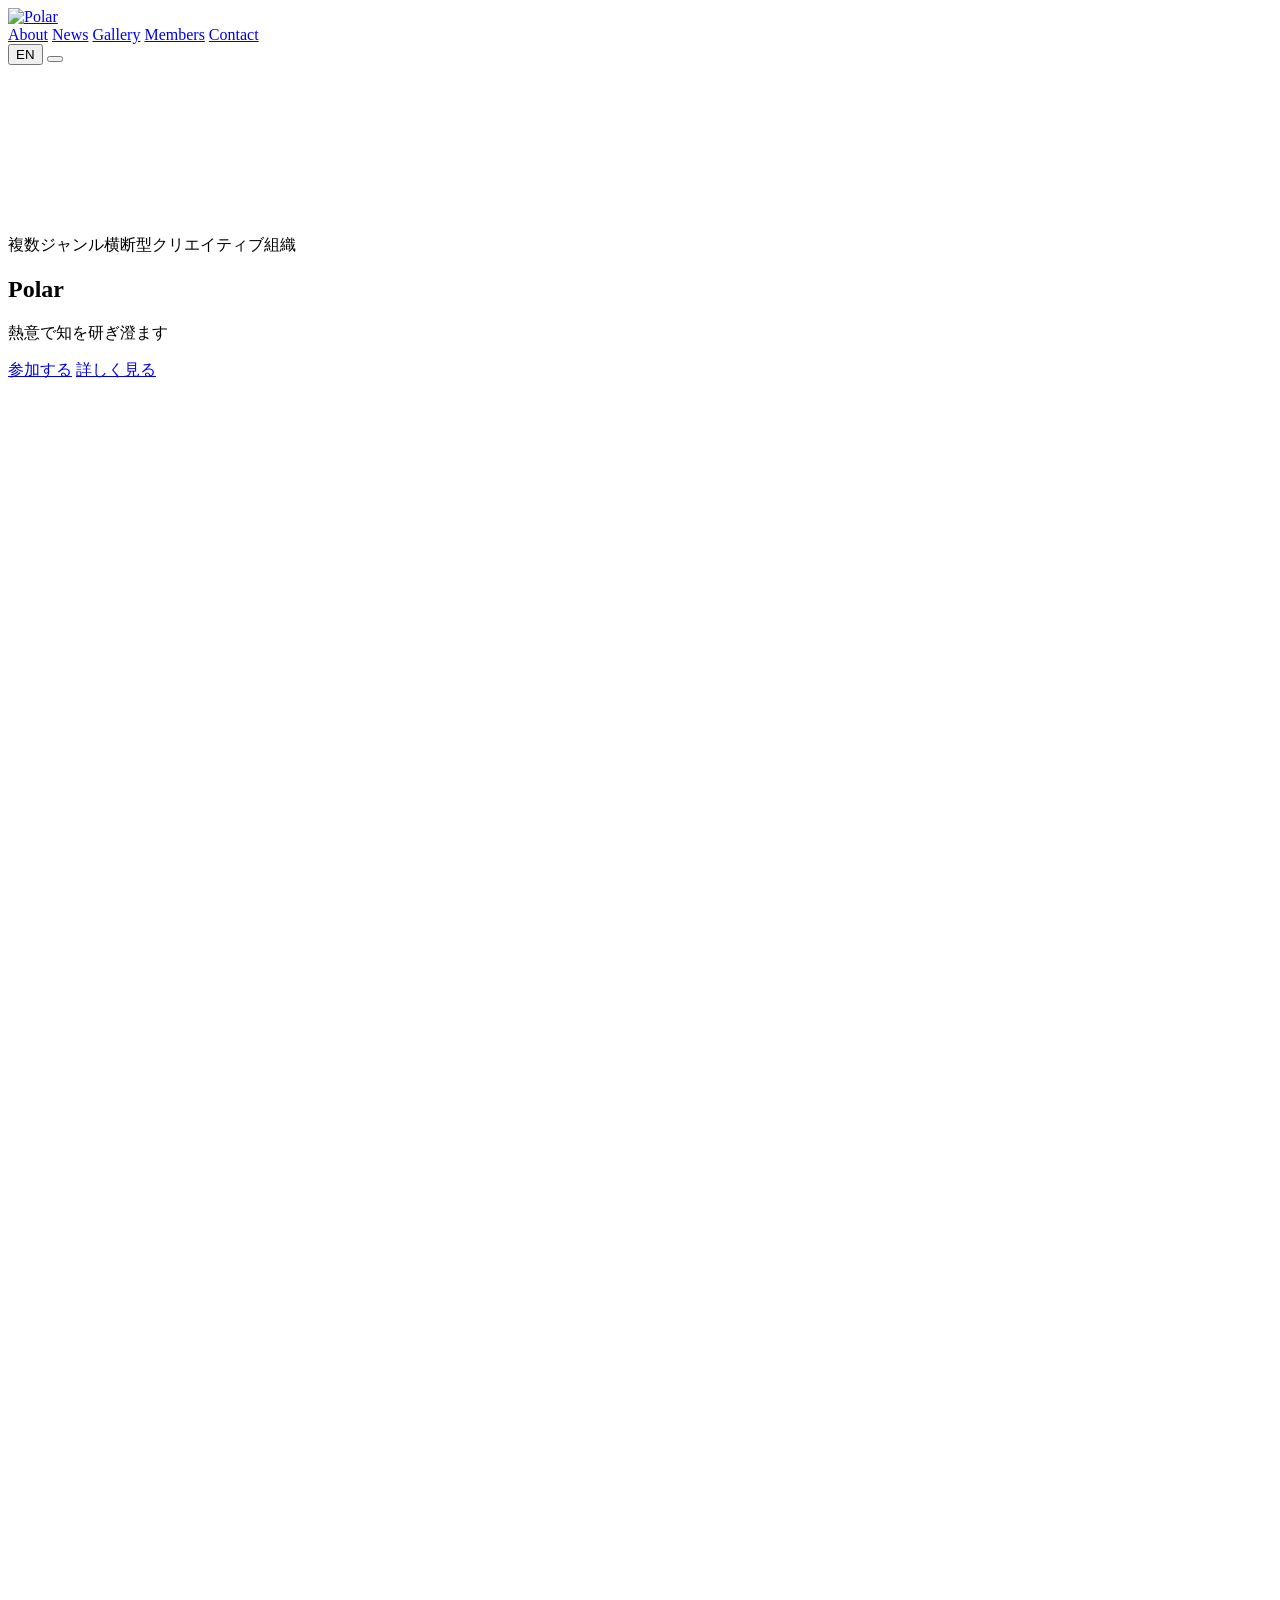
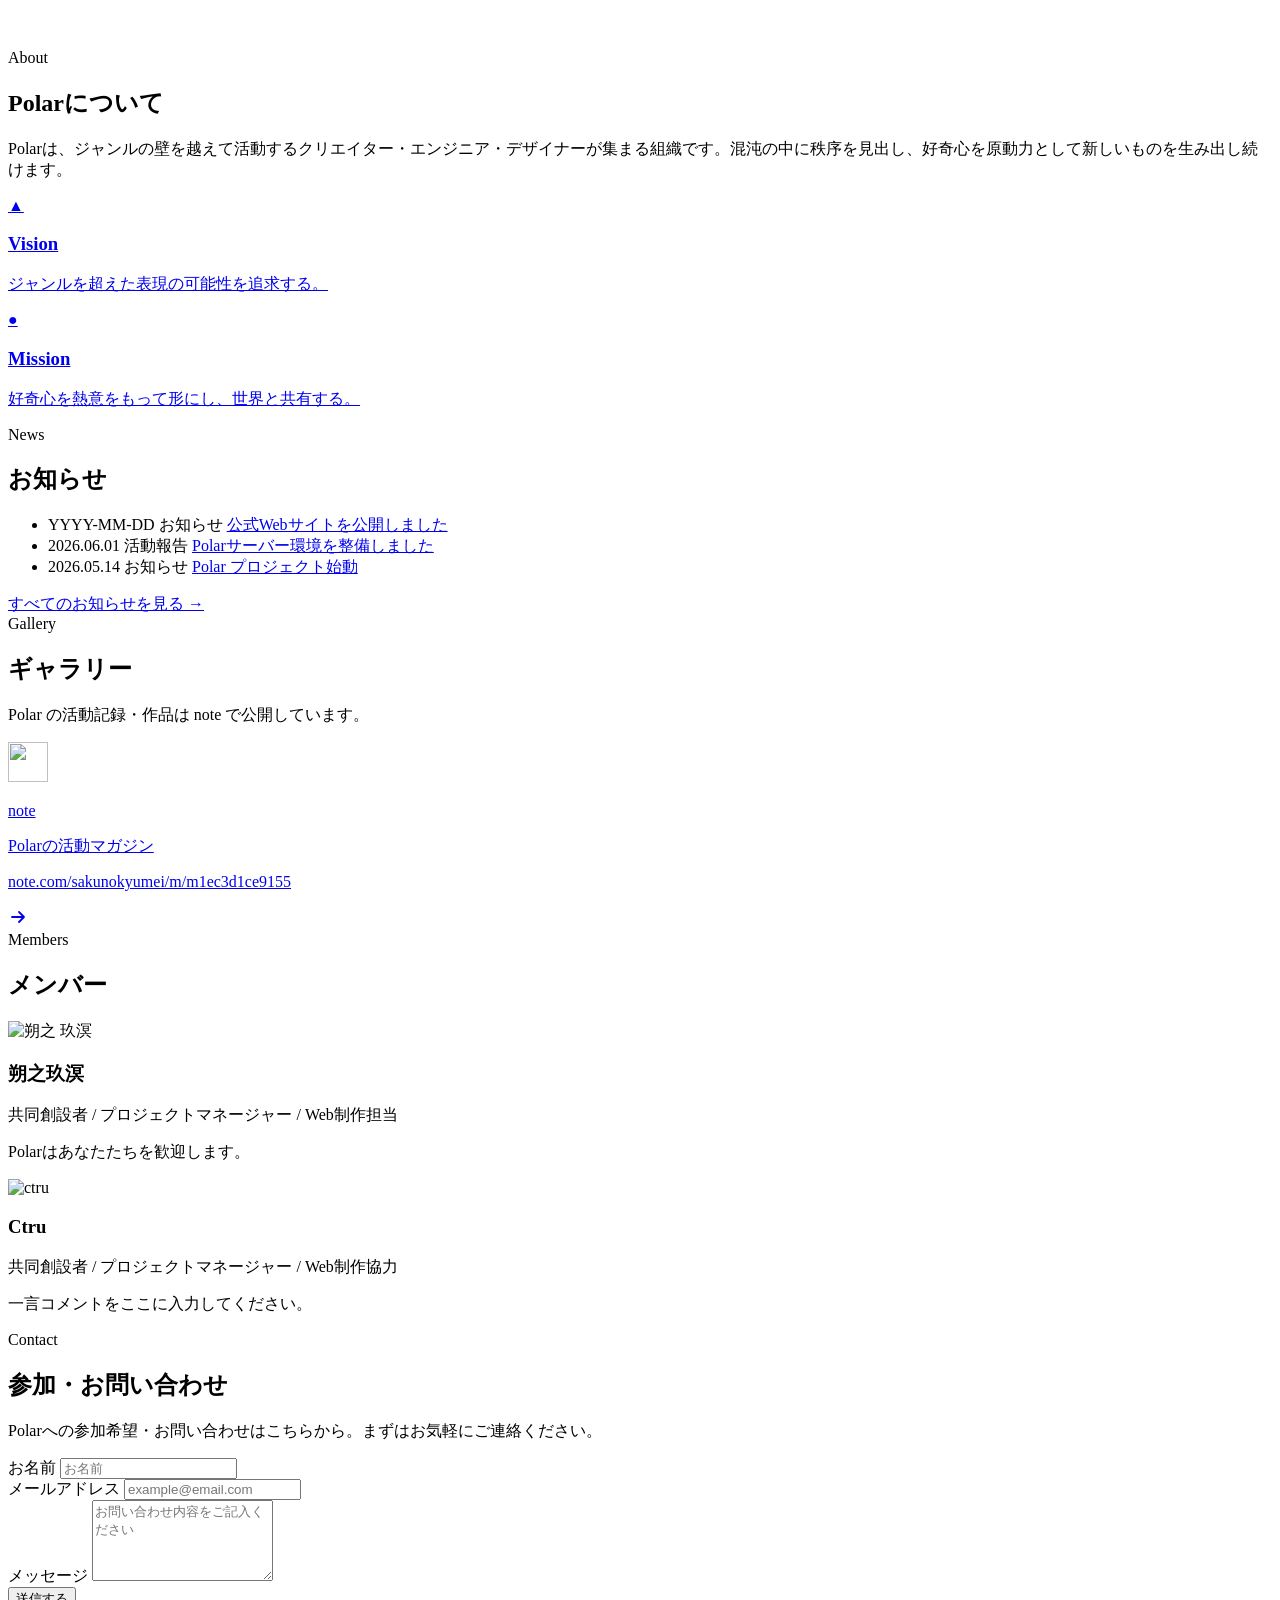
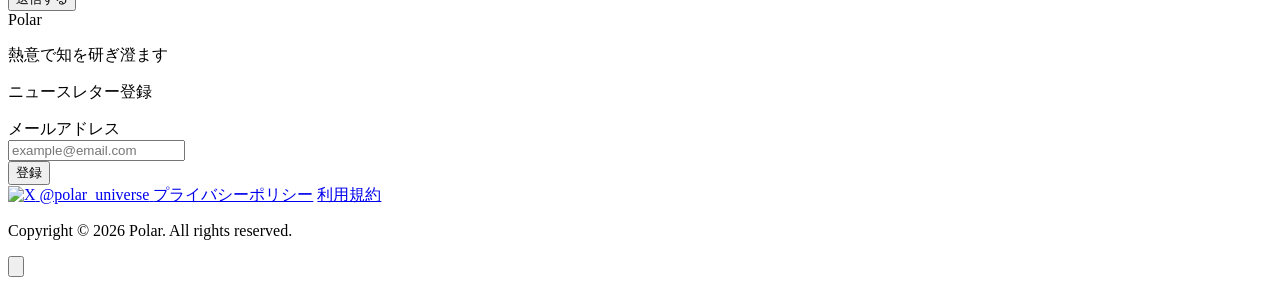
==== index.html @ 8e347b6c "update:titleの日英切替に対応" ====
<!DOCTYPE html>
<html lang="ja"
      data-title-ja="Polar"
      data-title-en="Polar">
<head>
  <meta charset="UTF-8" />
  <meta name="viewport" content="width=device-width, initial-scale=1.0" />
  <title data-ja="Polar" data-en="Polar">Polar</title>

  <!-- Security -->
  <meta http-equiv="Content-Security-Policy"
    content="default-src 'self';
             script-src 'self';
             style-src 'self' https://fonts.googleapis.com;
             font-src https://fonts.gstatic.com;
             img-src 'self' data: https:;
             form-action https://ssgform.com;
             connect-src 'self';
             frame-ancestors 'none';" />
  <meta name="referrer" content="strict-origin-when-cross-origin" />
  <meta name="description" content="熱意で知を研ぎ澄ます。複数ジャンル横断型クリエイティブ組織 Polar の公式サイトです。" />

  <!-- OG / Twitter Card -->
  <meta property="og:type"        content="website" />
  <meta property="og:title"       content="Polar" />
  <meta property="og:description" content="熱意で知を研ぎ澄ます。複数ジャンル横断型クリエイティブ組織 Polar の公式サイトです。" />
  <!-- ================================================================
       TODO: GitHub Pages 公開前に必ず差し替えてください
       og:url   → https://[ユーザー名].github.io/Polar/
       og:image → https://[ユーザー名].github.io/Polar/images/og-image.png
       Twitter Card の image も同様
       ================================================================ -->
  <meta property="og:url"         content="https://[ユーザー名].github.io/Polar/" />
  <meta property="og:image"       content="https://[ユーザー名].github.io/Polar/images/og-image.png" />
  <meta property="og:locale"      content="ja_JP" />
  <meta name="twitter:card"       content="summary_large_image" />
  <meta name="twitter:title"      content="Polar" />
  <meta name="twitter:description" content="熱意で知を研ぎ澄ます。複数ジャンル横断型クリエイティブ組織 Polar の公式サイトです。" />
  <meta name="twitter:image"      content="https://[ユーザー名].github.io/Polar/images/og-image.png" />

  <!-- Favicon -->
  <link rel="icon" href="Polar_favicon.png" type="image/svg+xml" />
  <link rel="alternate icon" href="Polar_favicon.png" type="image/png" />
  <link rel="apple-touch-icon" href="apple-touch-icon.png" />

  <link rel="preconnect" href="https://fonts.googleapis.com" />
  <link rel="preconnect" href="https://fonts.gstatic.com" crossorigin />
  <link href="https://fonts.googleapis.com/css2?family=Noto+Sans+JP:wght@400;500;700&display=swap" rel="stylesheet" />
  <link rel="stylesheet" href="css/style.css" />
</head>
<body>

  <!-- ===== NAV ===== -->
  <header id="nav">
    <div class="nav-inner">
      <a href="#hero" class="logo"><img src="images/Polar_logo.png" alt="Polar"></a>
      <nav class="nav-links" id="navLinks" aria-label="メインナビゲーション">
        <a href="#about"   data-ja="About"   data-en="About">About</a>
        <a href="#news"    data-ja="News"    data-en="News">News</a>
        <a href="#gallery" data-ja="Gallery" data-en="Gallery">Gallery</a>
        <a href="#members" data-ja="Members" data-en="Members">Members</a>
        <a href="#contact" data-ja="Contact" data-en="Contact">Contact</a>
      </nav>
      <div class="nav-right">
        <button class="lang-btn" id="langBtn" aria-label="Switch to English">EN</button>
        <button class="hamburger" id="hamburger" aria-label="メニューを開く" aria-expanded="false">
          <span></span><span></span><span></span>
        </button>
      </div>
    </div>
  </header>

  <!-- ===== HERO ===== -->
  <section id="hero">
    <canvas id="heroCanvas" aria-hidden="true"></canvas>
    <div class="hero-inner">
      <p class="hero-eyebrow" data-ja="複数ジャンル横断型クリエイティブ組織" data-en="Cross-genre creative organization">複数ジャンル横断型クリエイティブ組織</p>
      <h1 class="hero-title">Polar</h1>
      <p class="hero-sub" data-ja="熱意で知を研ぎ澄ます" data-en="Curiosity, shaped by passion.">熱意で知を研ぎ澄ます</p>
      <div class="hero-cta">
        <a href="#contact" class="btn btn-primary" data-ja="参加する" data-en="Join us">参加する</a>
        <a href="#about"   class="btn btn-outline" data-ja="詳しく見る" data-en="Learn more">詳しく見る</a>
      </div>
    </div>
    <!-- スクロールダウン誘導 -->
    <div class="hero-scroll-hint" aria-hidden="true">
      <svg viewBox="0 0 24 24" fill="none" stroke-width="1.5" stroke-linecap="round" stroke-linejoin="round">
        <path d="M12 5v14M5 12l7 7 7-7"/>
      </svg>
    </div>
  </section>

  <!-- ===== ABOUT ===== -->
  <section id="about">
    <div class="container">
      <span class="section-label">About</span>
      <h2 class="section-title" data-ja="Polarについて" data-en="About Polar">Polarについて</h2>
      <div class="about-grid">
        <div class="about-text">
          <p data-ja="Polarは、ジャンルの壁を越えて活動するクリエイター・エンジニア・デザイナーが集まる組織です。混沌の中に秩序を見出し、好奇心を原動力として新しいものを生み出し続けます。" data-en="Polar is an organization of creators, engineers, and designers who work across the boundaries of genre. We find order in chaos and keep making new things, driven by curiosity.">Polarは、ジャンルの壁を越えて活動するクリエイター・エンジニア・デザイナーが集まる組織です。混沌の中に秩序を見出し、好奇心を原動力として新しいものを生み出し続けます。</p>
        </div>
        <div class="about-cards">
          <div class="about-card">
            <a href="vision_mission.html" class="about-card-link">
              <span class="about-card-icon">&#9650;</span>
              <h3 data-ja="Vision" data-en="Vision">Vision</h3>
              <p data-ja="ジャンルを超えた表現の可能性を追求する。" data-en="Pursue possibilities of expression beyond genre.">ジャンルを超えた表現の可能性を追求する。</p>
            </a>
          </div>
          <div class="about-card">
            <a href="vision_mission.html" class="about-card-link">
              <span class="about-card-icon">&#9679;</span>
              <h3 data-ja="Mission" data-en="Mission">Mission</h3>
              <p data-ja="好奇心を熱意をもって形にし、世界と共有する。" data-en="Shape curiosity into reality with passion and share it with the world.">好奇心を熱意をもって形にし、世界と共有する。</p>
            </a>
          </div>
        </div>
      </div>
    </div>
  </section>

  <!-- ===== NEWS ===== -->
  <section id="news" class="section-alt">
    <div class="container">
      <span class="section-label">News</span>
      <h2 class="section-title" data-ja="お知らせ" data-en="News">お知らせ</h2>
      <ul class="news-list">
        <li class="news-item">
          <time class="news-date" datetime="YYYY-MM-DD">YYYY-MM-DD</time>
          <span class="news-tag" data-ja="お知らせ" data-en="Notice">お知らせ</span>
          <a class="news-title" href="news/news_webpage.html" data-ja="公式Webサイトを公開しました" data-en="We have launched our official website.">公式Webサイトを公開しました</a>
        </li>
        <li class="news-item">
          <time class="news-date" datetime="2026-06-01">2026.06.01</time>
          <span class="news-tag" data-ja="活動報告" data-en="Report">活動報告</span>
          <a class="news-title" href="news/2026-06-01.html" data-ja="Polarサーバー環境を整備しました" data-en="Polar server environment has been set up">Polarサーバー環境を整備しました</a>
        </li>
        <li class="news-item">
          <time class="news-date" datetime="2026-05-14">2026.05.14</time>
          <span class="news-tag" data-ja="お知らせ" data-en="Notice">お知らせ</span>
          <a class="news-title" href="news/2026-05-14.html" data-ja="Polar プロジェクト始動" data-en="Polar project launched">Polar プロジェクト始動</a>
        </li>
      </ul>
      <div class="news-footer">
        <a href="news.html" class="news-all-link" data-ja="すべてのお知らせを見る →" data-en="View all news →">すべてのお知らせを見る →</a>
      </div>
    </div>
  </section>

  <!-- ===== GALLERY ===== -->
  <section id="gallery">
    <div class="container">
      <span class="section-label">Gallery</span>
      <h2 class="section-title" data-ja="ギャラリー" data-en="Gallery">ギャラリー</h2>
      <p class="gallery-desc" data-ja="Polar の活動記録・作品は note で公開しています。" data-en="Our works and activity logs are published on note.">Polar の活動記録・作品は note で公開しています。</p>
      <a class="note-card"
         href="https://note.com/sakunokyumei/m/m1ec3d1ce9155"
         target="_blank" rel="noopener noreferrer"
         aria-label="note でPolarの活動を見る（外部リンク）">
        <div class="note-card-icon" aria-hidden="true">
          <img src="images/icon.png" alt="" width="40" height="40" style="border-radius:8px;display:block;" />
        </div>
        <div class="note-card-body">
          <p class="note-card-label">note</p>
          <p class="note-card-title" data-ja="Polarの活動マガジン" data-en="Polar Activity Magazine">Polarの活動マガジン</p>
          <p class="note-card-url">note.com/sakunokyumei/m/m1ec3d1ce9155</p>
        </div>
        <div class="note-card-arrow" aria-hidden="true">
          <svg viewBox="0 0 20 20" fill="none" stroke="currentColor" stroke-width="1.8" stroke-linecap="round" stroke-linejoin="round" width="20" height="20">
            <path d="M4 10h12M11 5l5 5-5 5"/>
          </svg>
        </div>
      </a>
    </div>
  </section>

  <!-- ===== MEMBERS ===== -->
  <section id="members" class="section-alt">
    <div class="container">
      <span class="section-label">Members</span>
      <h2 class="section-title" data-ja="メンバー" data-en="Members">メンバー</h2>
      <div class="members-grid">
        <div class="member-card">
          <div class="member-avatar">
            <!-- TODO: 実際の画像ファイルを images/ に配置して src を差し替えてください -->
            <img src="images/avatar_sakunoku.png" alt="朔之 玖溟" />
          </div>
          <h3 class="member-name" data-ja="朔之玖溟" data-en="Sakuno Kyumei">朔之玖溟</h3>
          <p class="member-role" data-ja="共同創設者 / プロジェクトマネージャー / Web制作担当" data-en="Co-Founder / Project Manager / Web Developer">
            共同創設者 / プロジェクトマネージャー / Web制作担当
          </p>
          <p class="member-bio" data-ja="Polarはあなたたちを歓迎します。" data-en="Welcome to Polar.">
            Polarはあなたたちを歓迎します。
          </p>
        </div>
        <div class="member-card">
          <div class="member-avatar">
            <!-- TODO: 実際の画像ファイルを images/ に配置して src を差し替えてください -->
            <img src="images/avatar_ctru.png" alt="ctru" />
          </div>
          <h3 class="member-name">Ctru</h3>
          <p class="member-role" data-ja="共同創設者 / プロジェクトマネージャー / Web制作協力" data-en="Co-Founder / Project Manager / Web Developer (Support)">共同創設者 / プロジェクトマネージャー / Web制作協力</p>
          <p class="member-bio" data-ja="一言コメントをここに入力してください。" data-en="Enter a short comment here.">一言コメントをここに入力してください。</p>
        </div>
      </div>
    </div>
  </section>

  <!-- ===== CONTACT ===== -->
  <section id="contact">
    <div class="container">
      <span class="section-label">Contact</span>
      <h2 class="section-title" data-ja="参加・お問い合わせ" data-en="Join / Contact">参加・お問い合わせ</h2>
      <p class="contact-desc" data-ja="Polarへの参加希望・お問い合わせはこちらから。まずはお気軽にご連絡ください。" data-en="Interested in joining Polar or have a question? Feel free to reach out.">Polarへの参加希望・お問い合わせはこちらから。まずはお気軽にご連絡ください。</p>
      <!-- SSGForm: https://ssgform.com/s/ewKwQXtld52x -->
      <form class="contact-form" action="https://ssgform.com/s/ewKwQXtld52x" method="POST" novalidate>
        <div class="form-group">
          <label for="name" data-ja="お名前" data-en="Name">お名前</label>
          <input type="text" id="name" name="name" required
            placeholder="お名前"
            data-placeholder-ja="お名前"
            data-placeholder-en="Your name"
            autocomplete="name" />
          <span class="form-error" id="name-error" role="alert" aria-live="polite"></span>
        </div>
        <div class="form-group">
          <label for="email" data-ja="メールアドレス" data-en="Email">メールアドレス</label>
          <input type="email" id="email" name="email" required
            placeholder="example@email.com"
            data-placeholder-ja="example@email.com"
            data-placeholder-en="example@email.com"
            autocomplete="email" />
          <span class="form-error" id="email-error" role="alert" aria-live="polite"></span>
        </div>
        <div class="form-group">
          <label for="message" data-ja="メッセージ" data-en="Message">メッセージ</label>
          <textarea id="message" name="message" rows="5" required
            placeholder="お問い合わせ内容をご記入ください"
            data-placeholder-ja="お問い合わせ内容をご記入ください"
            data-placeholder-en="Enter your message here"></textarea>
          <span class="form-error" id="message-error" role="alert" aria-live="polite"></span>
        </div>
        <button type="submit" class="btn btn-form" data-ja="送信する" data-en="Send">送信する</button>
      </form>
    </div>
  </section>

  <!-- ===== FOOTER ===== -->
  <footer id="footer">
    <div class="container">
      <div class="footer-inner">
        <div class="footer-brand">
          <span class="logo">Polar</span>
          <p data-ja="熱意で知を研ぎ澄ます" data-en="Curiosity, shaped by passion.">熱意で知を研ぎ澄ます</p>
        </div>
        <div class="footer-newsletter">
          <p data-ja="ニュースレター登録" data-en="Newsletter">ニュースレター登録</p>
          <form class="newsletter-form" aria-label="ニュースレター登録フォーム" action="https://ssgform.com/s/R5aicIbEf7uJ" method="POST" novalidate>
            <label for="newsletter-email" class="sr-only" data-ja="メールアドレス" data-en="Email address">メールアドレス</label>
            <div style="flex: 1; display: flex; flex-direction: column;">
              <input type="email" id="newsletter-email" name="email" placeholder="example@email.com" required />
              <span class="form-error" id="newsletter-email-error" role="alert" aria-live="polite"></span>
            </div>
            <button type="submit" class="btn btn-form" data-ja="登録" data-en="Subscribe">登録</button>
          </form>
        </div>
        <div class="footer-links">
          <a href="https://x.com/polar_universe" target="_blank" rel="noopener noreferrer"
             aria-label="Polar 公式X @polar_universe（外部リンク）"
             class="x-lockup">
            <img src="images/logo-black.png" alt="X" class="x-logo" />
            <span class="x-handle">@polar_universe</span>
          </a>
          <a href="privacy-policy.html" aria-label="プライバシーポリシーを確認する" data-ja="プライバシーポリシー" data-en="Privacy Policy">プライバシーポリシー</a>
          <a href="terms.html" aria-label="利用規約を確認する" data-ja="利用規約" data-en="Terms of Use">利用規約</a>
        </div>
      </div>
      <p class="copyright">Copyright &copy; 2026 Polar. All rights reserved.</p>
    </div>
  </footer>

  <!-- back-to-top ボタン -->
  <button id="backToTop" class="back-to-top" aria-label="ページトップへ戻る">
    <svg viewBox="0 0 24 24" stroke-width="2" stroke-linecap="round" stroke-linejoin="round">
      <path d="M12 19V5M5 12l7-7 7 7"/>
    </svg>
  </button>

  <script src="js/main.js"></script>
</body>
</html>
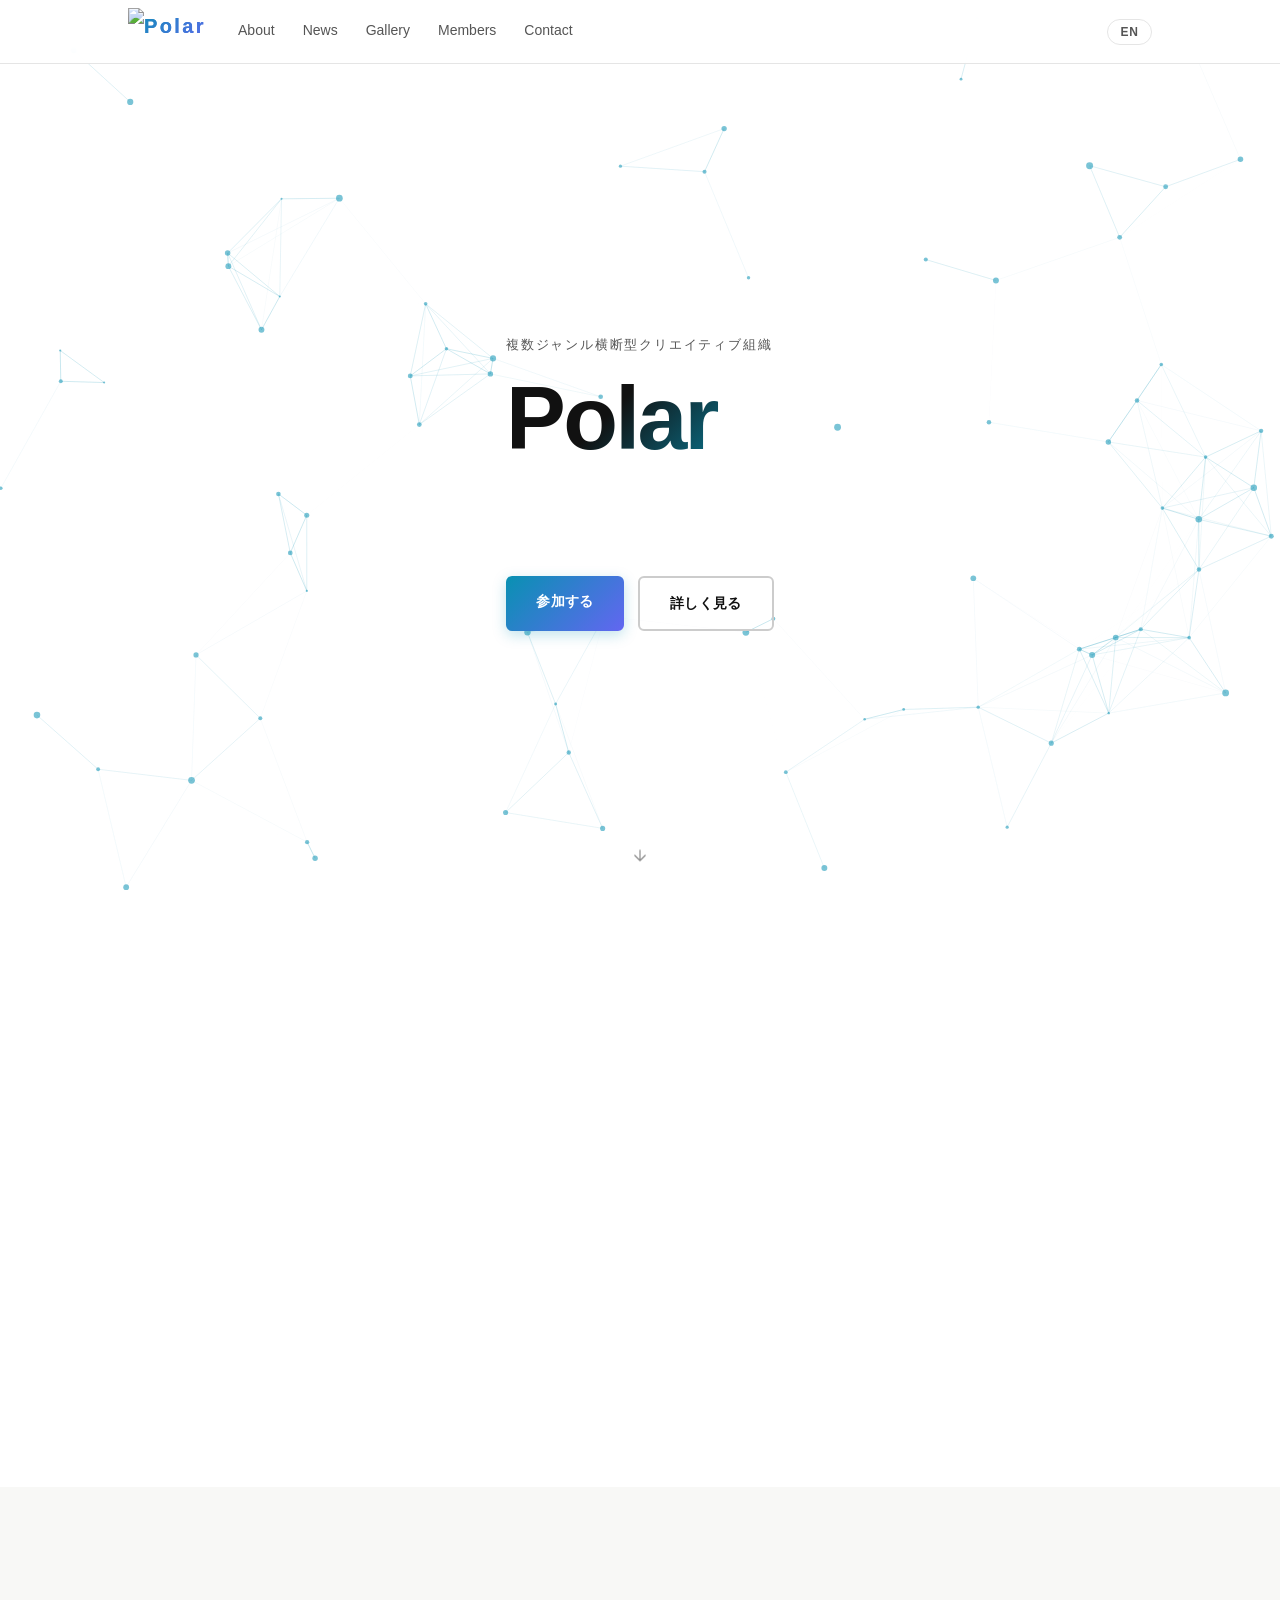
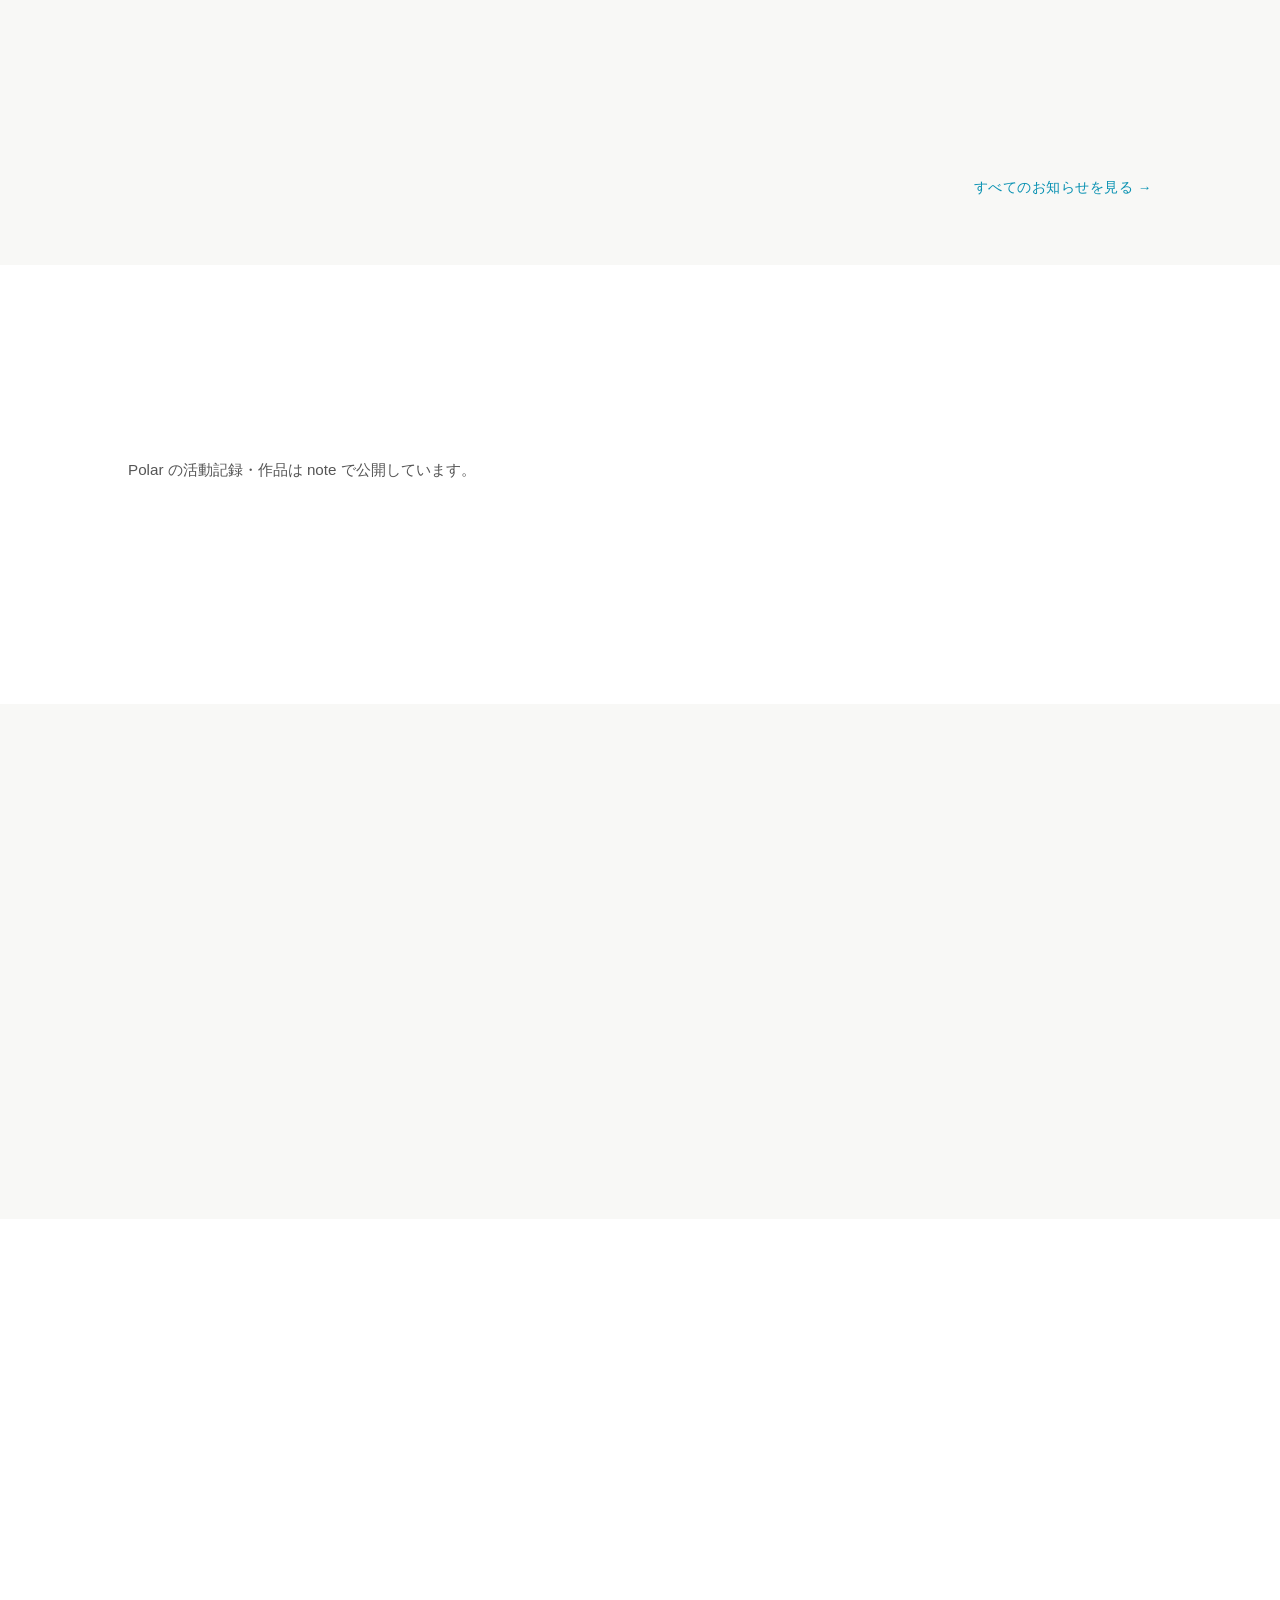
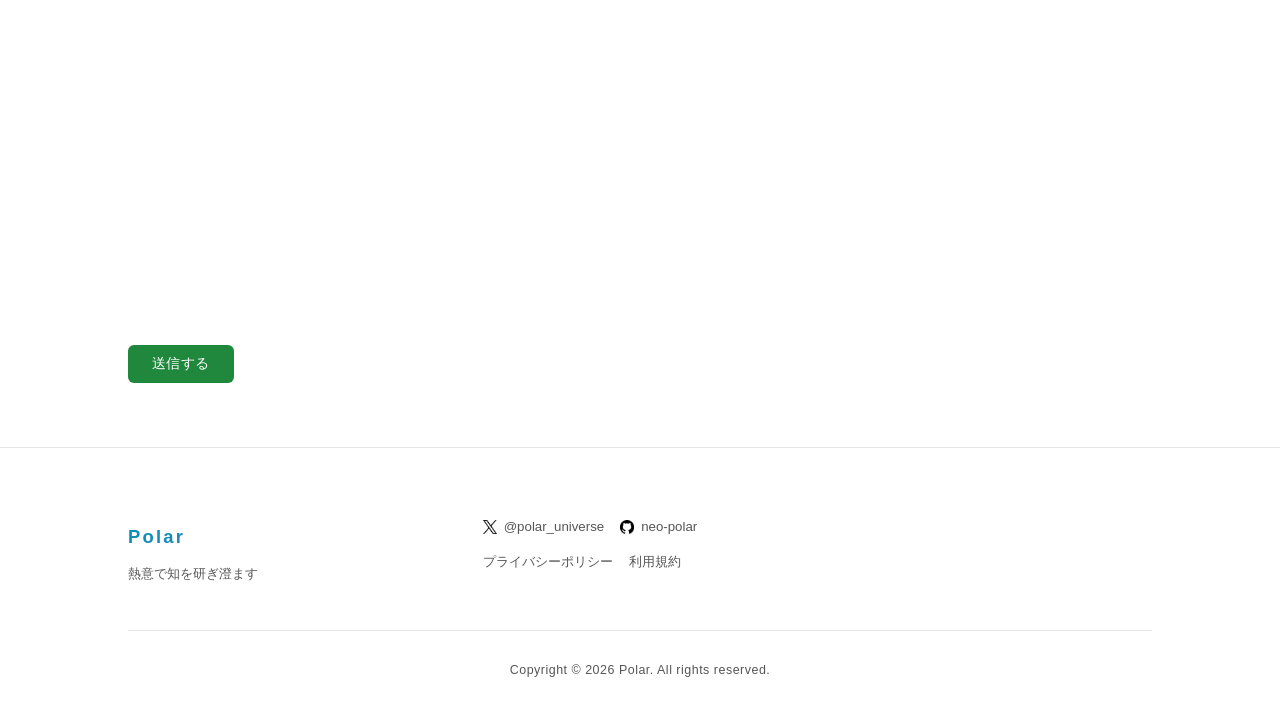
==== commit 643cd405: "fix: Production release v1.0 - prepare for GitHub Pages deployment" ====
--- a/index.html
+++ b/index.html
@@ -24,24 +24,18 @@
   <meta property="og:type"        content="website" />
   <meta property="og:title"       content="Polar" />
   <meta property="og:description" content="熱意で知を研ぎ澄ます。複数ジャンル横断型クリエイティブ組織 Polar の公式サイトです。" />
-  <!-- ================================================================
-       TODO: GitHub Pages 公開前に必ず差し替えてください
-       og:url   → https://[ユーザー名].github.io/Polar/
-       og:image → https://[ユーザー名].github.io/Polar/images/og-image.png
-       Twitter Card の image も同様
-       ================================================================ -->
-  <meta property="og:url"         content="https://[ユーザー名].github.io/Polar/" />
-  <meta property="og:image"       content="https://[ユーザー名].github.io/Polar/images/og-image.png" />
+  <meta property="og:url"         content="https://neo-polar.github.io/Polar/" />
+  <meta property="og:image"       content="https://neo-polar.github.io/Polar/images/og-image.png" />
   <meta property="og:locale"      content="ja_JP" />
   <meta name="twitter:card"       content="summary_large_image" />
   <meta name="twitter:title"      content="Polar" />
   <meta name="twitter:description" content="熱意で知を研ぎ澄ます。複数ジャンル横断型クリエイティブ組織 Polar の公式サイトです。" />
-  <meta name="twitter:image"      content="https://[ユーザー名].github.io/Polar/images/og-image.png" />
+  <meta name="twitter:image"      content="https://neo-polar.github.io/Polar/images/og-image.png" />
 
   <!-- Favicon -->
   <link rel="icon" href="Polar_favicon.png" type="image/svg+xml" />
   <link rel="alternate icon" href="Polar_favicon.png" type="image/png" />
-  <link rel="apple-touch-icon" href="apple-touch-icon.png" />
+  <link rel="apple-touch-icon" href="Polar_favicon.png" />
 
   <link rel="preconnect" href="https://fonts.googleapis.com" />
   <link rel="preconnect" href="https://fonts.gstatic.com" crossorigin />
@@ -97,7 +91,7 @@
       <h2 class="section-title" data-ja="Polarについて" data-en="About Polar">Polarについて</h2>
       <div class="about-grid">
         <div class="about-text">
-          <p data-ja="Polarは、ジャンルの壁を越えて活動するクリエイター・エンジニア・デザイナーが集まる組織です。混沌の中に秩序を見出し、好奇心を原動力として新しいものを生み出し続けます。" data-en="Polar is an organization of creators, engineers, and designers who work across the boundaries of genre. We find order in chaos and keep making new things, driven by curiosity.">Polarは、ジャンルの壁を越えて活動するクリエイター・エンジニア・デザイナーが集まる組織です。混沌の中に秩序を見出し、好奇心を原動力として新しいものを生み出し続けます。</p>
+          <p data-ja="Polarは、さまざまなジャンルの人たちが価値を共有しあい、新しいものを生み出すことを支援する組織です。" data-en="Polar is an organization that supports people from a wide variety of genres in sharing their values with one another and creating new things.">Polarは、さまざまなジャンルの人たちが価値を共有しあい、新しいものを生み出すことを支援する組織です。</p>
         </div>
         <div class="about-cards">
           <div class="about-card">
@@ -126,19 +120,9 @@
       <h2 class="section-title" data-ja="お知らせ" data-en="News">お知らせ</h2>
       <ul class="news-list">
         <li class="news-item">
-          <time class="news-date" datetime="YYYY-MM-DD">YYYY-MM-DD</time>
+          <time class="news-date" datetime="2026-07-02">2026.07.02</time>
           <span class="news-tag" data-ja="お知らせ" data-en="Notice">お知らせ</span>
-          <a class="news-title" href="news/news_webpage.html" data-ja="公式Webサイトを公開しました" data-en="We have launched our official website.">公式Webサイトを公開しました</a>
-        </li>
-        <li class="news-item">
-          <time class="news-date" datetime="2026-06-01">2026.06.01</time>
-          <span class="news-tag" data-ja="活動報告" data-en="Report">活動報告</span>
-          <a class="news-title" href="news/2026-06-01.html" data-ja="Polarサーバー環境を整備しました" data-en="Polar server environment has been set up">Polarサーバー環境を整備しました</a>
-        </li>
-        <li class="news-item">
-          <time class="news-date" datetime="2026-05-14">2026.05.14</time>
-          <span class="news-tag" data-ja="お知らせ" data-en="Notice">お知らせ</span>
-          <a class="news-title" href="news/2026-05-14.html" data-ja="Polar プロジェクト始動" data-en="Polar project launched">Polar プロジェクト始動</a>
+          <a class="news-title" href="news/2026_07_02.html" data-ja="公式Webサイトを公開しました" data-en="We have launched our official website.">公式Webサイトを公開しました</a>
         </li>
       </ul>
       <div class="news-footer">
@@ -158,7 +142,7 @@
          target="_blank" rel="noopener noreferrer"
          aria-label="note でPolarの活動を見る（外部リンク）">
         <div class="note-card-icon" aria-hidden="true">
-          <img src="images/icon.png" alt="" width="40" height="40" style="border-radius:8px;display:block;" />
+          <img src="images/sns_note_app.png" alt="" width="40" height="40" style="border-radius:8px;display:block;" />
         </div>
         <div class="note-card-body">
           <p class="note-card-label">note</p>
@@ -180,28 +164,32 @@
       <span class="section-label">Members</span>
       <h2 class="section-title" data-ja="メンバー" data-en="Members">メンバー</h2>
       <div class="members-grid">
-        <div class="member-card">
-          <div class="member-avatar">
-            <!-- TODO: 実際の画像ファイルを images/ に配置して src を差し替えてください -->
-            <img src="images/avatar_sakunoku.png" alt="朔之 玖溟" />
-          </div>
-          <h3 class="member-name" data-ja="朔之玖溟" data-en="Sakuno Kyumei">朔之玖溟</h3>
-          <p class="member-role" data-ja="共同創設者 / プロジェクトマネージャー / Web制作担当" data-en="Co-Founder / Project Manager / Web Developer">
-            共同創設者 / プロジェクトマネージャー / Web制作担当
-          </p>
-          <p class="member-bio" data-ja="Polarはあなたたちを歓迎します。" data-en="Welcome to Polar.">
-            Polarはあなたたちを歓迎します。
-          </p>
-        </div>
-        <div class="member-card">
-          <div class="member-avatar">
-            <!-- TODO: 実際の画像ファイルを images/ に配置して src を差し替えてください -->
-            <img src="images/avatar_ctru.png" alt="ctru" />
-          </div>
-          <h3 class="member-name">Ctru</h3>
-          <p class="member-role" data-ja="共同創設者 / プロジェクトマネージャー / Web制作協力" data-en="Co-Founder / Project Manager / Web Developer (Support)">共同創設者 / プロジェクトマネージャー / Web制作協力</p>
-          <p class="member-bio" data-ja="一言コメントをここに入力してください。" data-en="Enter a short comment here.">一言コメントをここに入力してください。</p>
-        </div>
+        <a href="members/SakunoKyumei.html">
+          <div class="member-card">
+            <div class="member-avatar">
+              <!-- TODO: 実際の画像ファイルを images/ に配置して src を差し替えてください -->
+              <img src="images/avatar_sakunoku.png" alt="朔之 玖溟" />
+            </div>
+            <h3 class="member-name" data-ja="朔之玖溟" data-en="Sakuno Kyumei">朔之玖溟</h3>
+            <p class="member-role" data-ja="共同創設者 / プロジェクトマネージャー / Web制作担当" data-en="Co-Founder / Project Manager / Web Developer">
+              共同創設者 / プロジェクトマネージャー / Web制作担当
+            </p>
+            <p class="member-bio" data-ja="Polarはあなたたちを歓迎します。" data-en="Welcome to Polar.">
+              Polarはあなたたちを歓迎します。
+            </p>
+          </div>
+        </a>
+        <a href="members/Ctru.html">
+          <div class="member-card">
+            <div class="member-avatar">
+              <!-- TODO: 実際の画像ファイルを images/ に配置して src を差し替えてください -->
+              <img src="images/avatar_ctru.png" alt="ctru" />
+            </div>
+            <h3 class="member-name">Ctru</h3>
+            <p class="member-role" data-ja="共同創設者 / プロジェクトマネージャー / Web制作協力" data-en="Co-Founder / Project Manager / Web Developer (Support)">共同創設者 / プロジェクトマネージャー / Web制作協力</p>
+            <p class="member-bio" data-ja="哲学やりましょう" data-en="Let's do some philosophy!">哲学やりましょう</p>
+          </div>
+        </a>
       </div>
     </div>
   </section>
@@ -253,6 +241,7 @@
           <span class="logo">Polar</span>
           <p data-ja="熱意で知を研ぎ澄ます" data-en="Curiosity, shaped by passion.">熱意で知を研ぎ澄ます</p>
         </div>
+        <!-- Newsletter section temporarily disabled. Re-enable by uncommenting this block.
         <div class="footer-newsletter">
           <p data-ja="ニュースレター登録" data-en="Newsletter">ニュースレター登録</p>
           <form class="newsletter-form" aria-label="ニュースレター登録フォーム" action="https://ssgform.com/s/R5aicIbEf7uJ" method="POST" novalidate>
@@ -264,12 +253,19 @@
             <button type="submit" class="btn btn-form" data-ja="登録" data-en="Subscribe">登録</button>
           </form>
         </div>
+        -->
         <div class="footer-links">
           <a href="https://x.com/polar_universe" target="_blank" rel="noopener noreferrer"
              aria-label="Polar 公式X @polar_universe（外部リンク）"
              class="x-lockup">
-            <img src="images/logo-black.png" alt="X" class="x-logo" />
+            <img src="images/sns_x_logo.png" alt="X" class="x-logo" />
             <span class="x-handle">@polar_universe</span>
+          </a>
+          <a href="https://github.com/neo-polar" target="_blank" rel="noopener noreferrer"
+             aria-label="Polar GitHub（外部リンク）"
+             class="x-lockup">
+            <img src="images/sns_GitHub_logo.png" alt="GitHub" class="x-logo" />
+            <span class="x-handle">neo-polar</span>
           </a>
           <a href="privacy-policy.html" aria-label="プライバシーポリシーを確認する" data-ja="プライバシーポリシー" data-en="Privacy Policy">プライバシーポリシー</a>
           <a href="terms.html" aria-label="利用規約を確認する" data-ja="利用規約" data-en="Terms of Use">利用規約</a>
--- a/css/style.css
+++ b/css/style.css
@@ -0,0 +1,593 @@
+/* ============================================================
+   Polar — style.css  v1.1
+   互換: Chrome / Firefox / Safari / Edge / iOS / Android
+============================================================ */
+
+/* ─── CSS Variables ─── */
+:root {
+  --clr-bg:       #ffffff;
+  --clr-text:     #111111;
+  --clr-accent:   #0891b2;   /* cyan-600 — 北極の氷・海をイメージ */
+  --clr-accent2:  #6366f1;   /* indigo-500（グラデーション用） */
+  --clr-muted:    #555555;
+  --clr-border:   #e5e5e5;
+  --clr-alt:      #f8f8f6;
+
+  --font-ja: 'Noto Sans JP', 'Hiragino Kaku Gothic ProN', sans-serif;
+
+  --nav-h:  64px;
+  --max-w:  1080px;
+  --radius: 6px;
+
+  --ease-out-expo: cubic-bezier(0.16, 1, 0.3, 1);
+  --ease-in-out:   cubic-bezier(0.4, 0, 0.2, 1);
+}
+
+/* ─── Reset ─── */
+*, *::before, *::after { box-sizing: border-box; margin: 0; padding: 0; }
+html {
+  scroll-padding-top: var(--nav-h);
+  overflow-x: hidden;
+}
+body {
+  font-family: var(--font-ja);
+  font-size: 16px;
+  line-height: 1.8;
+  color: var(--clr-text);
+  background: var(--clr-bg);
+}
+a { color: inherit; text-decoration: none; }
+img { display: block; max-width: 100%; }
+ul { list-style: none; }
+button { cursor: pointer; font-family: inherit; }
+
+/* ─── Container ─── */
+.container { max-width: var(--max-w); margin: 0 auto; padding: 0 24px; }
+
+/* ─── グラデーション テキスト ─── */
+.grad-text {
+  background: linear-gradient(135deg, var(--clr-accent), var(--clr-accent2));
+  -webkit-background-clip: text;
+  -webkit-text-fill-color: transparent;
+  background-clip: text;
+}
+
+/* ════════════════════════════════════════ NAV ════════════════════════════════════════ */
+#nav {
+  position: fixed;
+  top: 0; left: 0; right: 0;
+  height: var(--nav-h);
+  background: rgba(255, 255, 255, 0.88);
+  -webkit-backdrop-filter: blur(12px);
+  backdrop-filter: blur(12px);
+  border-bottom: 1px solid var(--clr-border);
+  z-index: 100;
+  transition: box-shadow 0.3s var(--ease-in-out);
+}
+.nav-inner {
+  max-width: var(--max-w);
+  margin: 0 auto;
+  padding: 0 24px;
+  height: 100%;
+  display: flex;
+  align-items: center;
+  gap: 32px;
+}
+.logo {
+  font-size: 1.25rem;
+  font-weight: 700;
+  letter-spacing: 0.12em;
+  flex-shrink: 0;
+  background: linear-gradient(135deg, var(--clr-accent), var(--clr-accent2));
+  -webkit-background-clip: text;
+  -webkit-text-fill-color: transparent;
+  background-clip: text;
+}
+.logo img { display: block; height: 48px; width: auto; max-width: 160px; object-fit: contain; }
+.nav-links { display: flex; gap: 28px; flex: 1; }
+.nav-links a {
+  font-size: 0.875rem;
+  color: var(--clr-muted);
+  transition: color 0.2s;
+  position: relative;
+  padding-bottom: 2px;
+}
+.nav-links a::after {
+  content: '';
+  position: absolute;
+  left: 0; bottom: -2px;
+  width: 0; height: 2px;
+  background: linear-gradient(90deg, var(--clr-accent), var(--clr-accent2));
+  border-radius: 1px;
+  transition: width 0.3s var(--ease-out-expo);
+}
+.nav-links a:hover { color: var(--clr-text); }
+.nav-links a:hover::after,
+.nav-links a.active::after { width: 100%; }
+.nav-links a.active { color: var(--clr-text); font-weight: 500; }
+.nav-links a:focus-visible { outline: 2px solid var(--clr-accent); outline-offset: 4px; border-radius: 2px; }
+.nav-right { display: flex; align-items: center; gap: 12px; margin-left: auto; }
+
+/* 言語ボタン */
+.lang-btn {
+  font-size: 0.75rem; font-weight: 600; padding: 5px 12px;
+  border: 1px solid var(--clr-border); border-radius: 20px;
+  background: transparent; color: var(--clr-muted); letter-spacing: 0.08em;
+  transition: border-color 0.2s, color 0.2s;
+}
+.lang-btn:hover { border-color: var(--clr-accent); color: var(--clr-accent); }
+.lang-btn:focus-visible { outline: 2px solid var(--clr-accent); outline-offset: 3px; }
+
+/* ハンバーガー */
+.hamburger { display: none; flex-direction: column; gap: 5px; background: transparent; border: none; padding: 6px; }
+.hamburger:focus-visible { outline: 2px solid var(--clr-accent); outline-offset: 3px; border-radius: 4px; }
+.hamburger span {
+  display: block; width: 22px; height: 2px;
+  background: var(--clr-text); border-radius: 1px;
+  transition: transform 0.35s var(--ease-out-expo), opacity 0.2s;
+}
+.hamburger.open span:nth-child(1) { transform: translateY(7px) rotate(45deg); }
+.hamburger.open span:nth-child(2) { opacity: 0; }
+.hamburger.open span:nth-child(3) { transform: translateY(-7px) rotate(-45deg); }
+
+.logo,
+.logo img,
+.btn,
+.lang-btn,
+.hamburger {
+  -webkit-user-select: none;
+  -moz-user-select: none;
+  -ms-user-select: none;
+  user-select: none;
+}.btn-primary:hover {
+  background: linear-gradient(135deg, #0d7b98, #5a63d7);
+  box-shadow: 0 4px 10px rgba(8, 145, 178, 0.14);
+  filter: none;
+}
+
+/* ════════════════════════════════════════ BUTTONS ════════════════════════════════════════ */
+.btn {
+  display: inline-block; padding: 13px 30px; border-radius: var(--radius);
+  font-size: 0.875rem; font-weight: 600; letter-spacing: 0.03em;
+  transition: box-shadow 0.2s var(--ease-out-expo), filter 0.2s, background 0.2s, border-color 0.2s, color 0.2s;
+}
+.btn:active { transform: scale(0.97); }
+.btn:focus-visible { outline: 2px solid var(--clr-accent); outline-offset: 3px; }
+.btn-primary {
+  background: linear-gradient(135deg, var(--clr-accent), var(--clr-accent2));
+  color: #fff; border: none;
+  box-shadow: 0 4px 14px rgba(8, 145, 178, 0.25);
+}
+.btn-primary:hover { box-shadow: 0 6px 20px rgba(8, 145, 178, 0.45); filter: brightness(1.08); }
+.btn-outline { background: transparent; color: var(--clr-text); border: 2px solid #cccccc; }
+.btn-outline:hover { border-color: var(--clr-accent); color: var(--clr-accent); }
+
+/* フォーム用送信ボタン（シンプル・ホバー光らせなし） */
+.btn-form {
+  display: inline-block; padding: 10px 24px; border-radius: var(--radius);
+  font-size: 0.875rem; font-weight: 500; letter-spacing: 0.03em;
+  background: #1f883d; color: #fff; border: none;
+  transition: background 0.2s, opacity 0.2s;
+  box-shadow: none;
+}
+.btn-form:hover { background: #1f883d; opacity: 0.82; }
+.btn-form:active { transform: scale(0.97); }
+.btn-form:focus-visible { outline: 2px solid #1f883d; outline-offset: 3px; }
+.btn-form:disabled { opacity: 0.5; cursor: not-allowed; }
+
+/* ════════════════════════════════════════ SECTION 共通 ════════════════════════════════════════ */
+section { padding: 88px 0; }
+.section-alt { background: var(--clr-alt); }
+.section-label {
+  display: inline-block; font-size: 0.7rem; font-weight: 700;
+  letter-spacing: 0.22em; text-transform: uppercase; color: var(--clr-accent);
+  margin-bottom: 12px; position: relative; padding-left: 20px;
+}
+.section-label::before {
+  content: ''; position: absolute; left: 0; top: 50%; transform: translateY(-50%);
+  width: 12px; height: 1.5px; background: var(--clr-accent); border-radius: 1px;
+}
+.section-title {
+  font-size: clamp(1.8rem, 3.5vw, 2.6rem); font-weight: 700;
+  line-height: 1.25; letter-spacing: -0.02em; margin-bottom: 48px;
+}
+
+/* ════════════════════════════════════════ HERO ════════════════════════════════════════ */
+#hero {
+  position: relative; padding-top: calc(var(--nav-h) + 96px);
+  padding-bottom: 96px; min-height: 100vh; display: flex; align-items: center; overflow: hidden;
+}
+#heroCanvas { position: absolute; inset: 0; width: 100%; height: 100%; pointer-events: none; opacity: 0.9; }
+.hero-inner { position: relative; z-index: 1; max-width: var(--max-w); margin: 0 auto; padding: 0 24px; }
+.hero-eyebrow { font-size: 0.8rem; font-weight: 500; color: var(--clr-muted); letter-spacing: 0.14em; text-transform: uppercase; margin-bottom: 20px; }
+.hero-title {
+  font-size: clamp(4rem, 12vw, 8.5rem); font-weight: 700;
+  letter-spacing: -0.03em; line-height: 0.95; margin-bottom: 28px;
+  background: linear-gradient(135deg, #111 40%, var(--clr-accent) 100%);
+  -webkit-background-clip: text; -webkit-text-fill-color: transparent; background-clip: text;
+  -webkit-user-select: none;
+  -moz-user-select: none;
+  -ms-user-select: none;
+  user-select: none;
+}
+.hero-sub { font-size: clamp(1rem, 2.5vw, 1.35rem); color: var(--clr-muted); margin-bottom: 44px; max-width: 480px; min-height: 2em; }
+.hero-cta { display: flex; gap: 14px; flex-wrap: wrap; }
+
+/* スクロールダウン誘導 */
+.hero-scroll-hint {
+  position: absolute; bottom: 36px; left: 50%; transform: translateX(-50%);
+  display: flex; flex-direction: column; align-items: center;
+  color: var(--clr-muted); opacity: 0.7;
+  animation: bounce 2s ease-in-out infinite; z-index: 1;
+}
+.hero-scroll-hint svg { width: 18px; height: 18px; stroke: currentColor; }
+@keyframes bounce {
+  0%, 100% { transform: translateX(-50%) translateY(0); }
+  50%       { transform: translateX(-50%) translateY(6px); }
+}
+
+/* ════════════════════════════════════════ ABOUT ════════════════════════════════════════ */
+.about-grid { display: grid; grid-template-columns: 1fr 1fr; gap: 56px; align-items: start; }
+.about-text p { font-size: 1rem; color: var(--clr-muted); line-height: 2.1; }
+.about-cards { display: flex; flex-direction: column; gap: 20px; }
+.about-card {
+  border: 1px solid var(--clr-border); border-radius: 12px; padding: 28px;
+  background: var(--clr-bg); transition: box-shadow 0.3s var(--ease-out-expo), border-color 0.3s;
+}
+.about-card:hover { box-shadow: 0 8px 24px rgba(0,0,0,0.07); border-color: rgba(8,145,178,0.3); }
+.about-card.no-hover { pointer-events: none; }
+.about-card.no-hover:hover { box-shadow: none; border-color: var(--clr-border); }
+.about-card-icon { font-size: 1rem; color: var(--clr-accent); display: block; margin-bottom: 12px; }
+.about-card h3 { font-size: 0.8rem; font-weight: 600; letter-spacing: 0.12em; text-transform: uppercase; margin-bottom: 8px; color: var(--clr-accent); }
+.about-card p { font-size: 0.9rem; color: var(--clr-muted); line-height: 1.8; }
+
+/* ════════════════════════════════════════ NEWS ════════════════════════════════════════ */
+.news-list { display: flex; flex-direction: column; }
+.news-item {
+  display: flex; align-items: baseline; gap: 16px;
+  padding: 20px 12px; border-bottom: 1px solid var(--clr-border);
+  border-radius: 6px; transition: background 0.2s;
+}
+.news-item:first-child { border-top: 1px solid var(--clr-border); }
+.news-item:hover { background: rgba(8,145,178,0.04); }
+.news-date { font-size: 0.78rem; color: var(--clr-muted); flex-shrink: 0; letter-spacing: 0.06em; font-variant-numeric: tabular-nums; }
+.news-tag { font-size: 0.72rem; font-weight: 500; padding: 3px 10px; border-radius: 20px; background: rgba(8,145,178,0.08); color: var(--clr-accent); flex-shrink: 0; }
+.news-title { font-size: 0.95rem; transition: color 0.2s; }
+.news-title:hover { color: var(--clr-accent); }
+
+/* ════════════════════════════════════════ GALLERY ════════════════════════════════════════ */
+.gallery-grid { display: grid; grid-template-columns: repeat(3, 1fr); gap: 16px; }
+.gallery-item {
+  overflow: hidden; border-radius: 12px;
+  transition: transform 0.4s var(--ease-out-expo), box-shadow 0.4s var(--ease-out-expo);
+}
+.gallery-item img { width: 100%; height: 100%; object-fit: cover; display: block; transition: transform 0.4s var(--ease-out-expo); }
+.gallery-item:hover img { transform: scale(1.05); }
+.gallery-placeholder {
+  aspect-ratio: 4 / 3;
+  background: linear-gradient(135deg, #f0f0f0 0%, #e8e8f0 100%);
+  border: 1px solid var(--clr-border); display: flex; align-items: center; justify-content: center;
+  font-size: 0.82rem; color: var(--clr-muted); transition: border-color 0.3s;
+}
+.gallery-item:hover { transform: scale(1.03); box-shadow: 0 16px 40px rgba(0,0,0,0.1); }
+.gallery-item:hover .gallery-placeholder { border-color: rgba(8,145,178,0.2); }
+
+/* note カード */
+.gallery-desc {
+  font-size: 0.95rem; color: var(--clr-muted); margin-bottom: 28px; line-height: 1.8;
+}
+.note-card {
+  display: flex; align-items: center; gap: 20px;
+  max-width: 560px;
+  padding: 24px 28px;
+  border: 1.5px solid var(--clr-border); border-radius: 14px;
+  background: var(--clr-bg); color: var(--clr-text);
+  transition: border-color 0.25s var(--ease-out-expo), box-shadow 0.25s var(--ease-out-expo), transform 0.25s var(--ease-out-expo);
+}
+.note-card:hover {
+  border-color: #41C9B4;
+  box-shadow: 0 8px 28px rgba(65,201,180,0.15);
+  transform: translateY(-2px);
+}
+.note-card:focus-visible { outline: 2px solid var(--clr-accent); outline-offset: 3px; border-radius: 14px; }
+.note-card-icon { flex-shrink: 0; }
+.note-card-body { flex: 1; min-width: 0; }
+.note-card-label {
+  font-size: 0.7rem; font-weight: 700; letter-spacing: 0.14em;
+  text-transform: uppercase; color: #41C9B4; margin-bottom: 4px;
+}
+.note-card-title { font-size: 1rem; font-weight: 700; margin-bottom: 4px; }
+.note-card-url { font-size: 0.75rem; color: var(--clr-muted); overflow: hidden; text-overflow: ellipsis; white-space: nowrap; }
+.note-card-arrow { flex-shrink: 0; color: var(--clr-muted); transition: color 0.2s, transform 0.2s; }
+.note-card:hover .note-card-arrow { color: #41C9B4; transform: translateX(3px); }
+
+@media (prefers-color-scheme: dark) {
+  .note-card { background: var(--clr-bg); }
+}
+
+/* ════════════════════════════════════════ MEMBERS ════════════════════════════════════════ */
+.members-grid { display: grid; grid-template-columns: repeat(auto-fit, minmax(220px, 1fr)); gap: 24px; }
+.member-card {
+  border: 1px solid var(--clr-border); border-radius: 16px; padding: 36px 28px;
+  text-align: center; background: var(--clr-bg);
+  transition: box-shadow 0.3s var(--ease-out-expo), border-color 0.3s;
+}
+.member-card:hover { box-shadow: 0 8px 24px rgba(0,0,0,0.09); border-color: rgba(8,145,178,0.2); }
+.member-avatar {
+  width: 72px; height: 72px; border-radius: 50%;
+  background: linear-gradient(135deg, var(--clr-accent), var(--clr-accent2));
+  color: #fff; font-size: 1.5rem; font-weight: 700;
+  display: flex; align-items: center; justify-content: center;
+  margin: 0 auto 20px; box-shadow: 0 6px 20px rgba(8,145,178,0.3); overflow: hidden;
+}
+.member-avatar img { width: 100%; height: 100%; object-fit: cover; border-radius: 50%; }
+.member-avatar img.is-broken { display: none; }
+.member-name { font-size: 1.05rem; font-weight: 700; margin-bottom: 6px; letter-spacing: 0.02em; }
+.member-role { font-size: 0.78rem; color: var(--clr-muted); margin-bottom: 14px; line-height: 1.6; }
+.member-bio { font-size: 0.85rem; color: var(--clr-muted); line-height: 1.7; }
+.member-header { margin-bottom: 28px; }
+.member-header .member-name {
+  font-size: clamp(1.85rem, 3.2vw, 2.8rem);
+  line-height: 1.15;
+  font-weight: 800;
+  letter-spacing: 0.04em;
+  margin: 0 0 8px;
+  color: var(--clr-text);
+}
+.member-header .member-role {
+  font-size: 0.9rem;
+  font-weight: 700;
+  color: var(--clr-accent);
+  margin-bottom: 8px;
+  letter-spacing: 0.16em;
+  text-transform: uppercase;
+}
+.member-name-sub {
+  font-size: 0.95rem;
+  color: var(--clr-muted);
+  margin: 0;
+  letter-spacing: 0.04em;
+}
+
+/* ════════════════════════════════════════ CONTACT ════════════════════════════════════════ */
+.contact-desc { color: var(--clr-muted); margin-bottom: 44px; max-width: 560px; font-size: 0.95rem; line-height: 1.9; }
+.contact-form { max-width: 560px; }
+.form-group { margin-bottom: 22px; }
+.form-group label { display: block; font-size: 0.82rem; font-weight: 600; letter-spacing: 0.04em; margin-bottom: 7px; color: var(--clr-text); }
+.form-group input,
+.form-group textarea {
+  width: 100%; padding: 12px 16px; border: 1.5px solid var(--clr-border);
+  border-radius: var(--radius); font-size: 0.95rem; font-family: inherit;
+  color: var(--clr-text); background: var(--clr-bg);
+  transition: border-color 0.25s, box-shadow 0.25s; -webkit-appearance: none; appearance: none;
+}
+.form-group input:focus,
+.form-group textarea:focus {
+  outline: 2px solid var(--clr-accent); outline-offset: 2px;
+  border-color: var(--clr-accent); box-shadow: 0 0 0 3px rgba(8,145,178,0.12);
+}
+.form-group textarea { resize: vertical; min-height: 120px; }
+.form-error { display: block; font-size: 0.78rem; color: #dc2626; margin-top: 5px; min-height: 1.2em; }
+.form-group input.is-invalid,
+.form-group textarea.is-invalid { border-color: #dc2626; box-shadow: 0 0 0 3px rgba(220,38,38,0.12); }
+
+/* ════════════════════════════════════════ FOOTER ════════════════════════════════════════ */
+#footer { padding: 72px 0 36px; border-top: 1px solid var(--clr-border); }
+.footer-inner { display: grid; grid-template-columns: 1fr 1fr 1fr; gap: 40px; margin-bottom: 44px; align-items: start; }
+.footer-brand .logo { display: block; font-size: 1.15rem; margin-bottom: 10px; }
+.footer-brand p { font-size: 0.83rem; color: var(--clr-muted); line-height: 1.7; }
+.footer-newsletter > p { font-size: 0.83rem; font-weight: 600; margin-bottom: 12px; letter-spacing: 0.04em; }
+.newsletter-form { display: flex; gap: 8px; }
+.newsletter-form input {
+  flex: 1; padding: 9px 14px; border: 1.5px solid var(--clr-border);
+  border-radius: var(--radius); font-size: 0.85rem; font-family: inherit;
+  -webkit-appearance: none; appearance: none; transition: border-color 0.25s, box-shadow 0.25s;
+}
+.newsletter-form input:focus {
+  outline: 2px solid var(--clr-accent); outline-offset: 2px;
+  border-color: var(--clr-accent); box-shadow: 0 0 0 3px rgba(8,145,178,0.12);
+}
+.newsletter-form .btn-form { padding: 9px 18px; font-size: 0.82rem; align-self: flex-start; height: fit-content; }
+.footer-links { display: flex; flex-direction: row; flex-wrap: wrap; gap: 16px; align-items: center; }
+.footer-links a { font-size: 0.83rem; color: var(--clr-muted); transition: opacity 0.2s; }
+.footer-links a:hover { color: var(--clr-muted); opacity: 0.7; }
+
+/* X ロゴ・ペアリング・ロックアップ */
+.x-lockup {
+  display: inline-flex;
+  align-items: center;
+  gap: 7px;              /* ロゴとハンドルの間隔 */
+  padding: 4px 8px;      /* クリアスペース兼ヒットターゲット */
+  margin: -4px -8px;     /* padding分の位置補正 */
+  border-radius: 4px;
+  transition: opacity 0.2s;
+}
+.x-lockup:hover { opacity: 0.7; color: var(--clr-muted); }
+.x-lockup:focus-visible { outline: 2px solid var(--clr-accent); outline-offset: 3px; }
+.x-logo {
+  --x-size: 14px;        /* ロゴサイズ = テキスト行高に合わせる */
+  display: block;
+  width: var(--x-size);
+  height: var(--x-size);
+  object-fit: contain;
+  flex-shrink: 0;
+}
+.x-handle {
+  font-size: 0.83rem;
+  line-height: var(--x-size, 14px);   /* ロゴ高さと揃える */
+  color: var(--clr-muted);
+  font-weight: 400;
+  white-space: nowrap;
+}
+
+/* ダークモード: 黒ロゴ → 白に反転 */
+@media (prefers-color-scheme: dark) {
+  .x-logo { filter: invert(1); }
+}
+.copyright { font-size: 0.78rem; color: var(--clr-muted); border-top: 1px solid var(--clr-border); padding-top: 28px; text-align: center; letter-spacing: 0.04em; }
+
+/* ════════════════════════════════════════ BACK TO TOP ════════════════════════════════════════ */
+.back-to-top {
+  position: fixed; bottom: 28px; right: 28px; width: 44px; height: 44px;
+  border-radius: 50%; background: linear-gradient(135deg, var(--clr-accent), var(--clr-accent2));
+  color: #fff; border: none; display: flex; align-items: center; justify-content: center;
+  box-shadow: 0 4px 16px rgba(8,145,178,0.35);
+  opacity: 0; pointer-events: none; transform: translateY(12px);
+  transition: opacity 0.3s, transform 0.3s, box-shadow 0.2s; z-index: 90;
+}
+.back-to-top.visible { opacity: 1; pointer-events: auto; transform: translateY(0); }
+.back-to-top:hover { box-shadow: 0 6px 24px rgba(8,145,178,0.5); filter: brightness(1.1); }
+.back-to-top:focus-visible { outline: 2px solid var(--clr-accent); outline-offset: 3px; }
+.back-to-top svg { width: 20px; height: 20px; stroke: currentColor; fill: none; }
+
+/* ════════════════════════════════════════ フェードイン ════════════════════════════════════════ */
+.will-fade { opacity: 0; transition: opacity 0.65s var(--ease-out-expo), transform 0.65s var(--ease-out-expo); }
+.will-fade.fade-up    { transform: translateY(32px); }
+.will-fade.fade-left  { transform: translateX(-24px); }
+.will-fade.fade-scale { transform: scale(0.94); }
+.will-fade.is-visible { opacity: 1; transform: none; }
+
+/* ════════════════════════════════════════ ダークモード ════════════════════════════════════════ */
+@media (prefers-color-scheme: dark) {
+  :root { --clr-bg: #0f0f0f; --clr-text: #f0f0f0; --clr-muted: #999999; --clr-border: #2a2a2a; --clr-alt: #1a1a1a; }
+  #nav { background: rgba(15,15,15,0.88); }
+  .nav-links { background: var(--clr-bg); }
+  .gallery-placeholder { background: linear-gradient(135deg, #1e1e1e 0%, #252530 100%); }
+  .hero-title {
+    background: linear-gradient(135deg, #f0f0f0 40%, var(--clr-accent) 100%);
+    -webkit-background-clip: text; -webkit-text-fill-color: transparent; background-clip: text;
+  }
+}
+
+/* ════════════════════════════════════════ アクセシビリティ ════════════════════════════════════════ */
+.sr-only { position: absolute; width: 1px; height: 1px; padding: 0; margin: -1px; overflow: hidden; clip: rect(0,0,0,0); white-space: nowrap; border: 0; }
+
+/* ════════════════════════════════════════ モーション低減 ════════════════════════════════════════ */
+@media (prefers-reduced-motion: reduce) {
+  .will-fade { opacity: 1 !important; transform: none !important; transition: none !important; }
+  .btn, .about-card, .member-card, .gallery-item,
+  .nav-links a::after, .hamburger span { transition: none !important; }
+  .hero-scroll-hint { animation: none; }
+  .back-to-top { transition: none; }
+}
+
+/* ════════════════════════════════════════ RESPONSIVE MOBILE-FIRST ════════════════════════════════════════ */
+.container,
+.nav-inner,
+.hero-inner { padding: 0 18px; }
+.nav-links {
+  display: none; flex-direction: column; position: fixed;
+  top: var(--nav-h); left: 0; right: 0; background: var(--clr-bg);
+  border-bottom: 1px solid var(--clr-border); padding: 24px 18px; gap: 18px; z-index: 99;
+  box-shadow: 0 8px 24px rgba(0,0,0,0.06);
+}
+.nav-links.open { display: flex; }
+.nav-links a { font-size: 1rem; color: var(--clr-text); }
+.nav-links a::after { display: none; }
+.hamburger { display: flex; }
+section { padding: 64px 0; }
+.hero-title { font-size: clamp(2.6rem, 9vw, 3.8rem); }
+.hero-sub { font-size: 1rem; margin-bottom: 32px; }
+.hero-cta { flex-direction: column; }
+.hero-cta .btn { width: 100%; text-align: center; }
+.hero-scroll-hint { display: none; }
+.about-grid { grid-template-columns: 1fr; gap: 32px; }
+.gallery-grid { grid-template-columns: 1fr; }
+.newsletter-form { flex-direction: column; }
+.footer-inner { grid-template-columns: 1fr; gap: 28px; }
+.back-to-top { bottom: 20px; right: 20px; width: 42px; height: 42px; }
+
+@media (min-width: 600px) {
+  .container,
+  .nav-inner,
+  .hero-inner { padding: 0 22px; }
+  .nav-links {
+    display: flex; flex-direction: row; position: static;
+    background: transparent; border-bottom: none; padding: 0; gap: 28px;
+    box-shadow: none;
+  }
+  .nav-links a { font-size: 0.875rem; color: var(--clr-muted); }
+  .nav-links a::after { display: block; }
+  .hamburger { display: none; }
+  .hero-title { font-size: clamp(3.2rem, 7vw, 4.8rem); }
+  .hero-sub { font-size: clamp(1rem, 2.5vw, 1.35rem); margin-bottom: 44px; }
+  .hero-cta { flex-direction: row; }
+  .hero-cta .btn { width: auto; text-align: left; }
+  .hero-scroll-hint { display: flex; }
+  .about-grid { gap: 36px; }
+  .gallery-grid { grid-template-columns: repeat(2, 1fr); }
+  .newsletter-form { flex-direction: column; }
+}
+
+@media (min-width: 960px) {
+  .container,
+  .nav-inner,
+  .hero-inner { padding: 0 24px; }
+  .hero-title { font-size: clamp(3.6rem, 6vw, 5.6rem); }
+  .about-grid { grid-template-columns: 1fr 1fr; gap: 44px; }
+  .gallery-grid { grid-template-columns: repeat(3, 1fr); }
+  .footer-inner { grid-template-columns: 1fr 1fr 1fr; gap: 40px; }
+  .newsletter-form { flex-direction: row; }
+}
+
+@media (min-width: 1280px) {
+  .container,
+  .nav-inner,
+  .hero-inner { padding: 0 28px; }
+  .hero-title { font-size: clamp(5rem, 7vw, 7.2rem); }
+  .section-title { font-size: clamp(2.1rem, 2.6vw, 2.6rem); }
+}
+
+@media (min-width: 1920px) {
+  .container,
+  .nav-inner,
+  .hero-inner { padding: 0 32px; }
+  section { padding: 104px 0; }
+  .hero-title { font-size: clamp(6rem, 5vw, 8.8rem); }
+  .hero-inner { max-width: 1240px; }
+}
+
+/* ════════════════════════════════════════
+   NEWS ページ専用スタイル（news.html）
+════════════════════════════════════════ */
+#news-page {
+  padding-top: calc(var(--nav-h) + 64px);
+  padding-bottom: 96px;
+  min-height: 80vh;
+}
+.news-page-header {
+  margin-bottom: 8px;
+}
+.news-back-link {
+  display: inline-block;
+  font-size: 0.85rem;
+  color: var(--clr-muted);
+  margin-bottom: 48px;
+  transition: color 0.2s;
+}
+.news-back-link:hover { color: var(--clr-accent); }
+
+/* index.html の「すべて見る」リンク */
+.news-footer {
+  margin-top: 24px;
+  text-align: right;
+}
+.news-all-link {
+  font-size: 0.85rem;
+  font-weight: 500;
+  color: var(--clr-accent);
+  letter-spacing: 0.04em;
+  transition: opacity 0.2s;
+}
+.news-all-link:hover { opacity: 0.7; }
+
+/* ニュースレターフォーム エラー表示対応 */
+.newsletter-form > div {
+  flex: 1;
+  display: flex;
+  flex-direction: column;
+}
+.newsletter-form > div .form-error {
+  font-size: 0.75rem;
+  margin-top: 4px;
+}
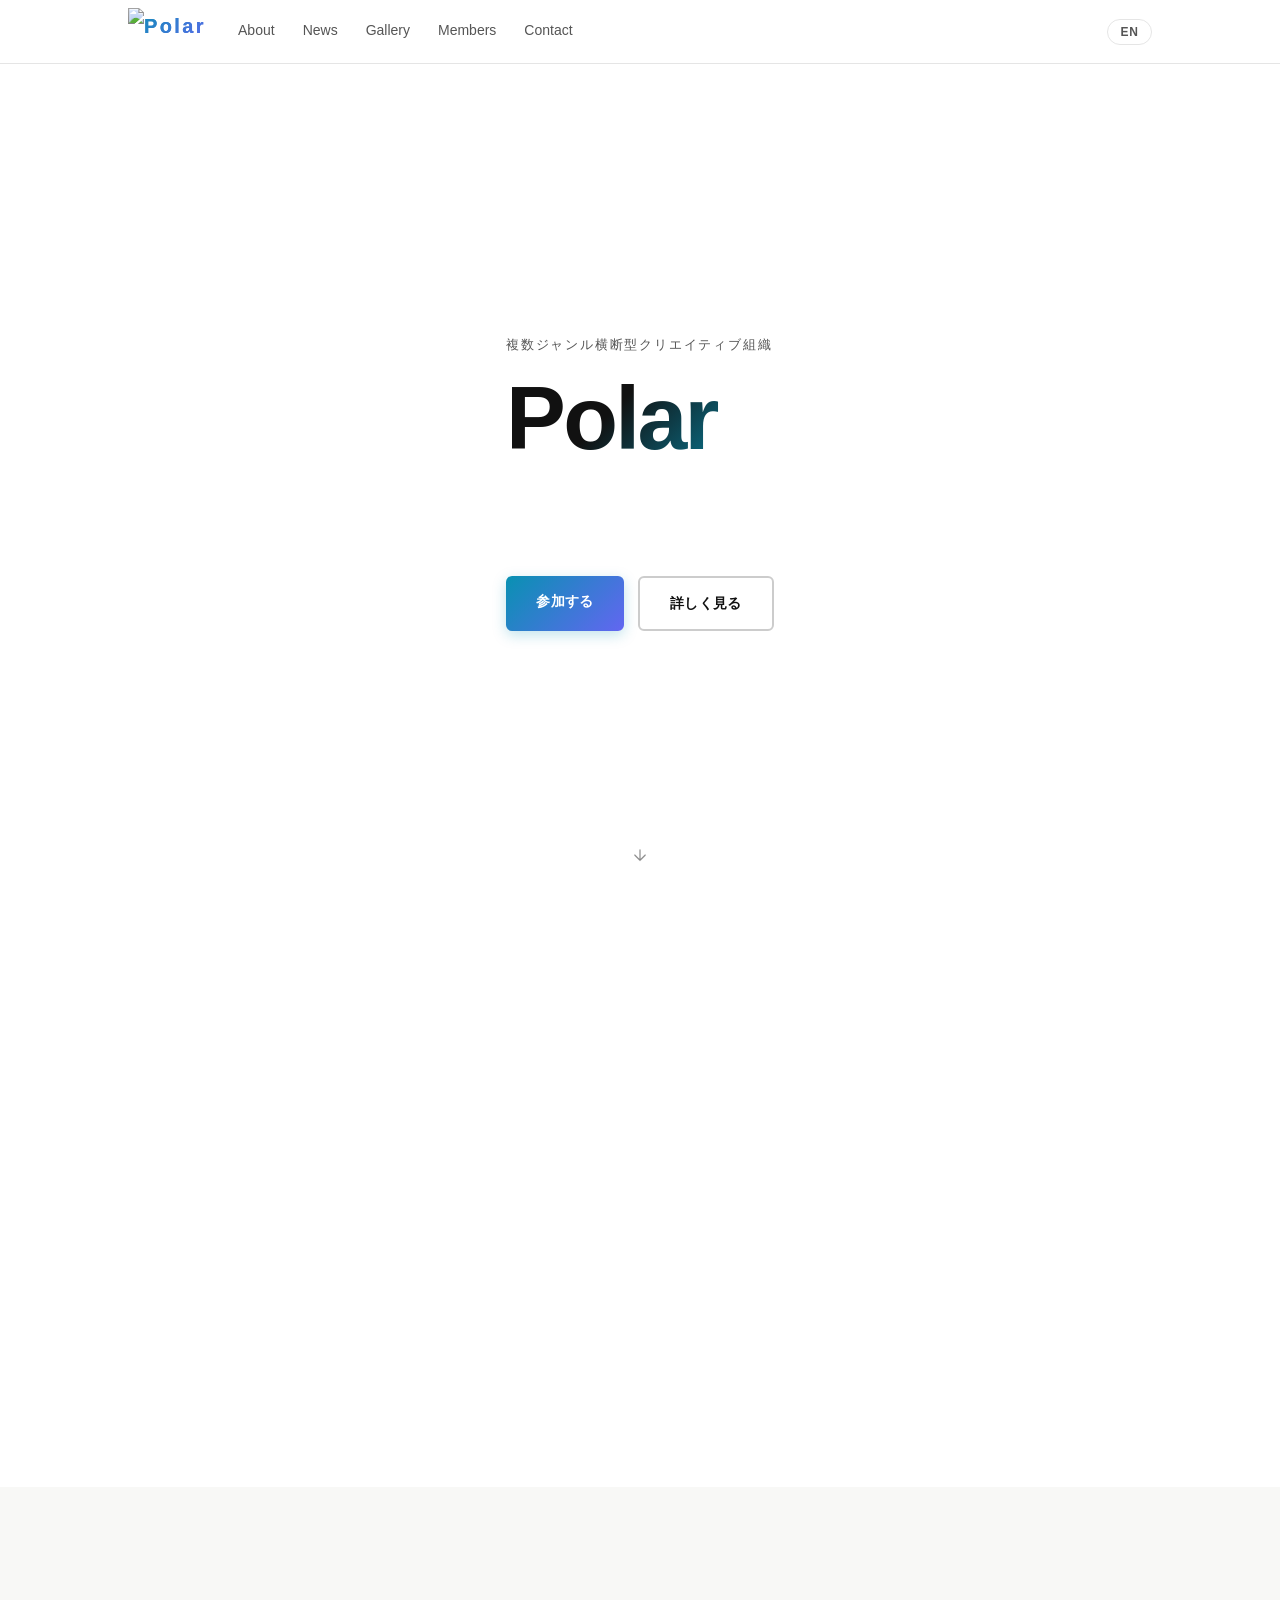
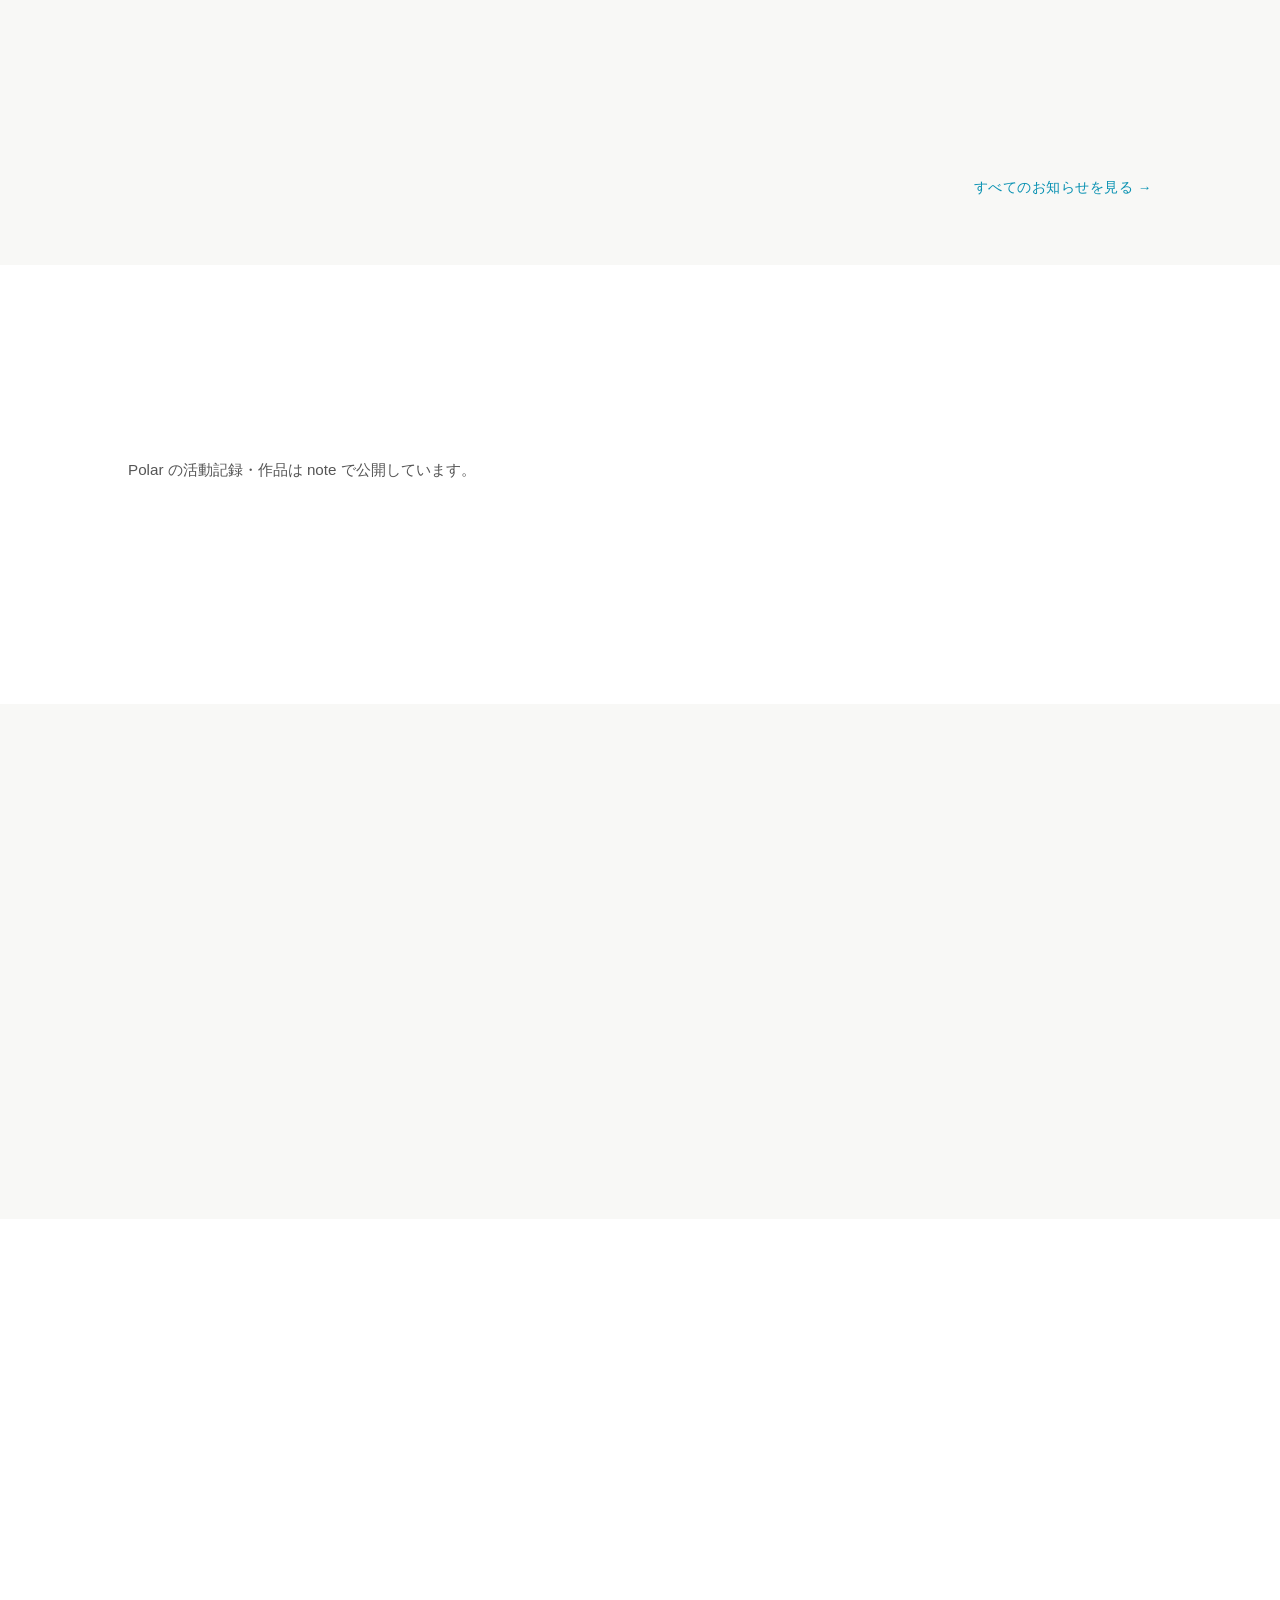
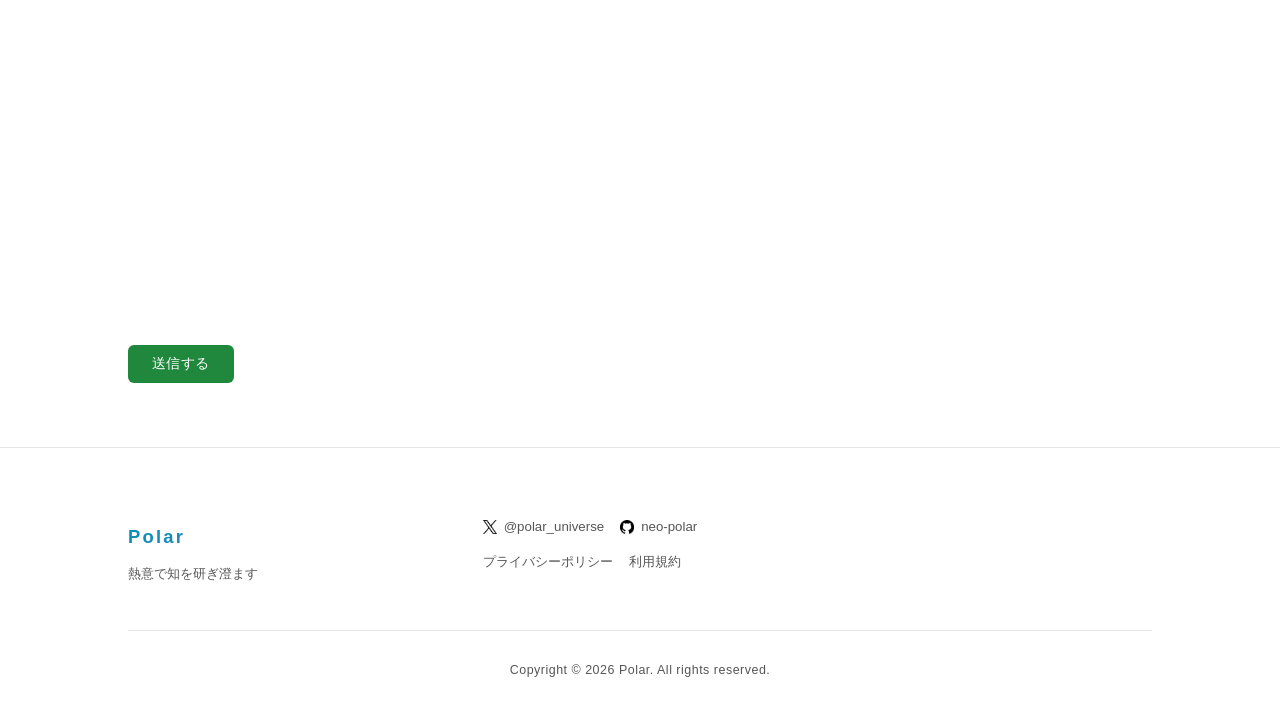
==== commit 1a657a59: "fix:faviconのパスの修正" ====
--- a/index.html
+++ b/index.html
@@ -33,9 +33,11 @@
   <meta name="twitter:image"      content="https://neo-polar.github.io/Polar/images/og-image.png" />
 
   <!-- Favicon -->
-  <link rel="icon" href="Polar_favicon.png" type="image/svg+xml" />
-  <link rel="alternate icon" href="Polar_favicon.png" type="image/png" />
-  <link rel="apple-touch-icon" href="Polar_favicon.png" />
+  <link rel="icon" type="image/png" href="./favicon-96x96.png" />
+  <link rel="icon" type="image/svg+xml" href="./favicon.svg" />
+  <link rel="shortcut icon" href="./favicon.ico" />
+  <link rel="apple-touch-icon" sizes="180x180" href="./apple-touch-icon.png" />
+  <link rel="manifest" href="./site.webmanifest" />
 
   <link rel="preconnect" href="https://fonts.googleapis.com" />
   <link rel="preconnect" href="https://fonts.gstatic.com" crossorigin />
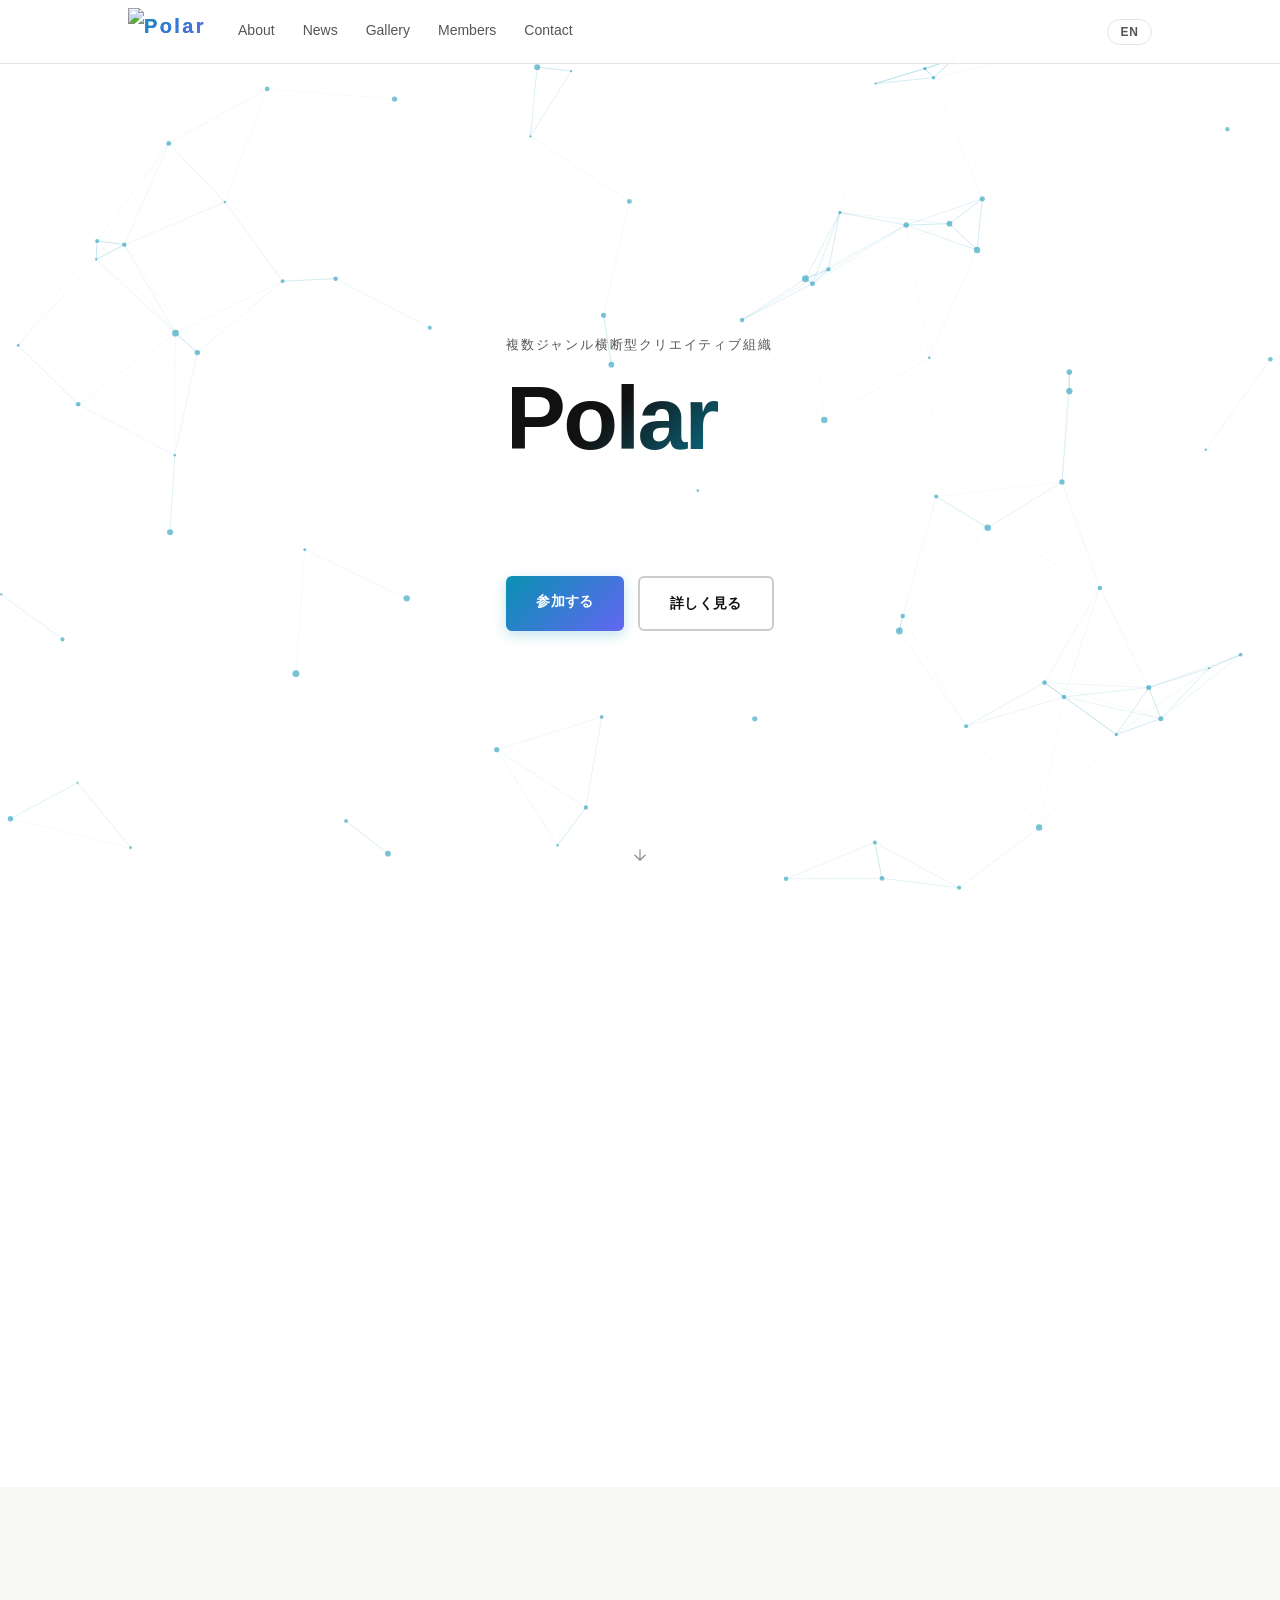
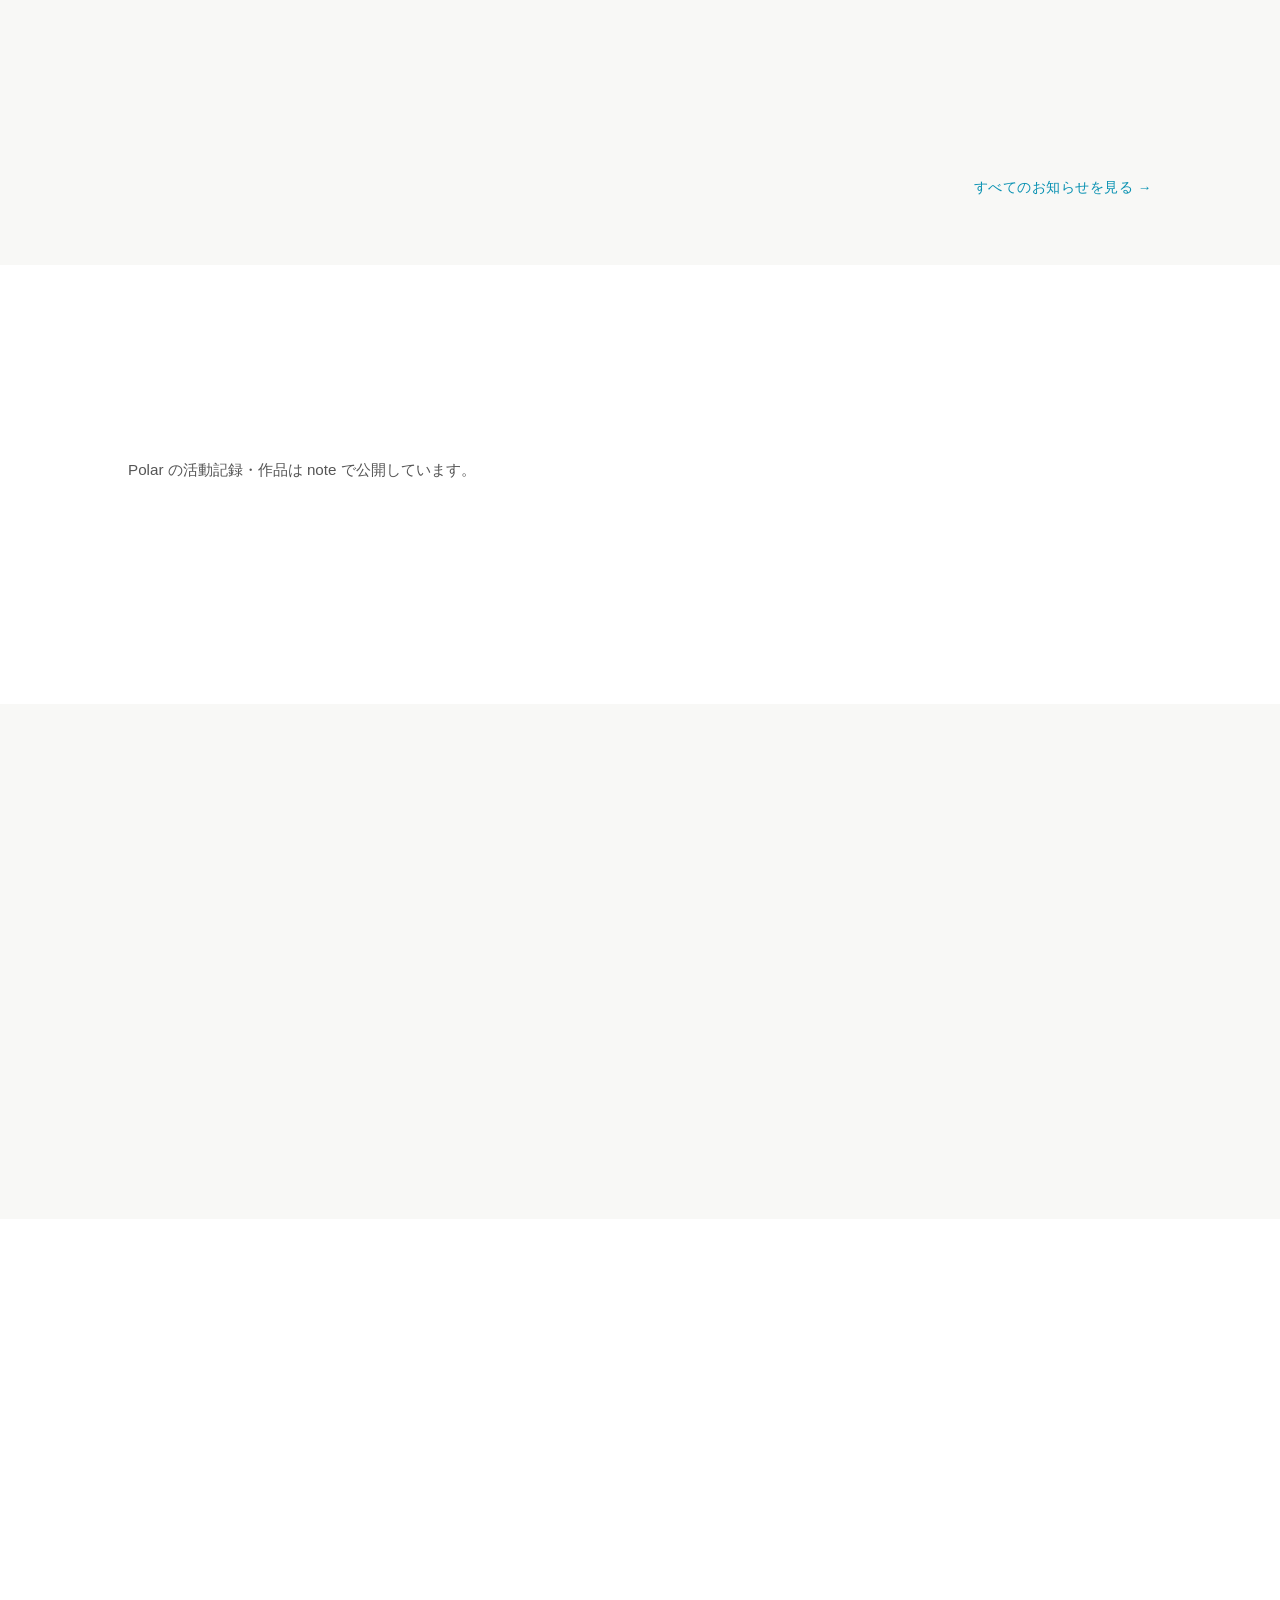
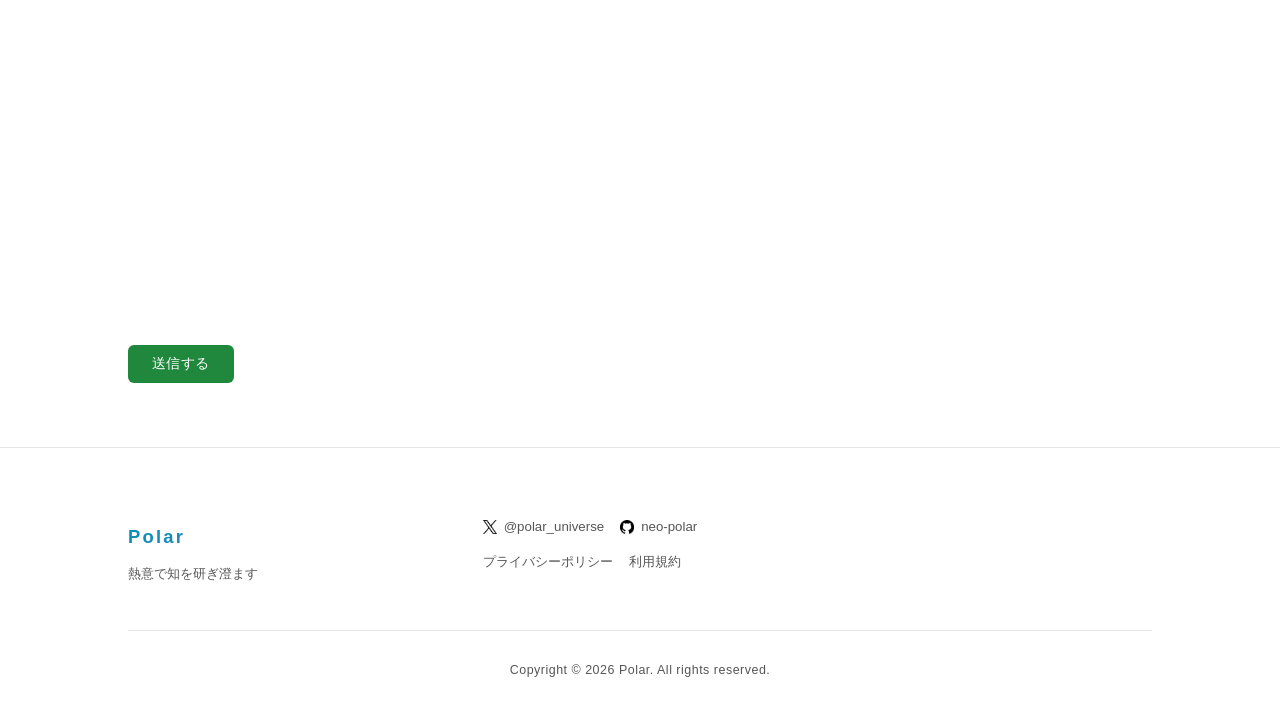
==== commit b7c7376b: "Update index.html" ====
--- a/index.html
+++ b/index.html
@@ -32,7 +32,7 @@
   <meta name="twitter:description" content="熱意で知を研ぎ澄ます。複数ジャンル横断型クリエイティブ組織 Polar の公式サイトです。" />
   <meta name="twitter:image"      content="https://neo-polar.github.io/Polar/images/og-image.png" />
 
-  <!-- Favicon -->
+  <!-- favicon -->
   <link rel="icon" type="image/png" href="./favicon-96x96.png" />
   <link rel="icon" type="image/svg+xml" href="./favicon.svg" />
   <link rel="shortcut icon" href="./favicon.ico" />
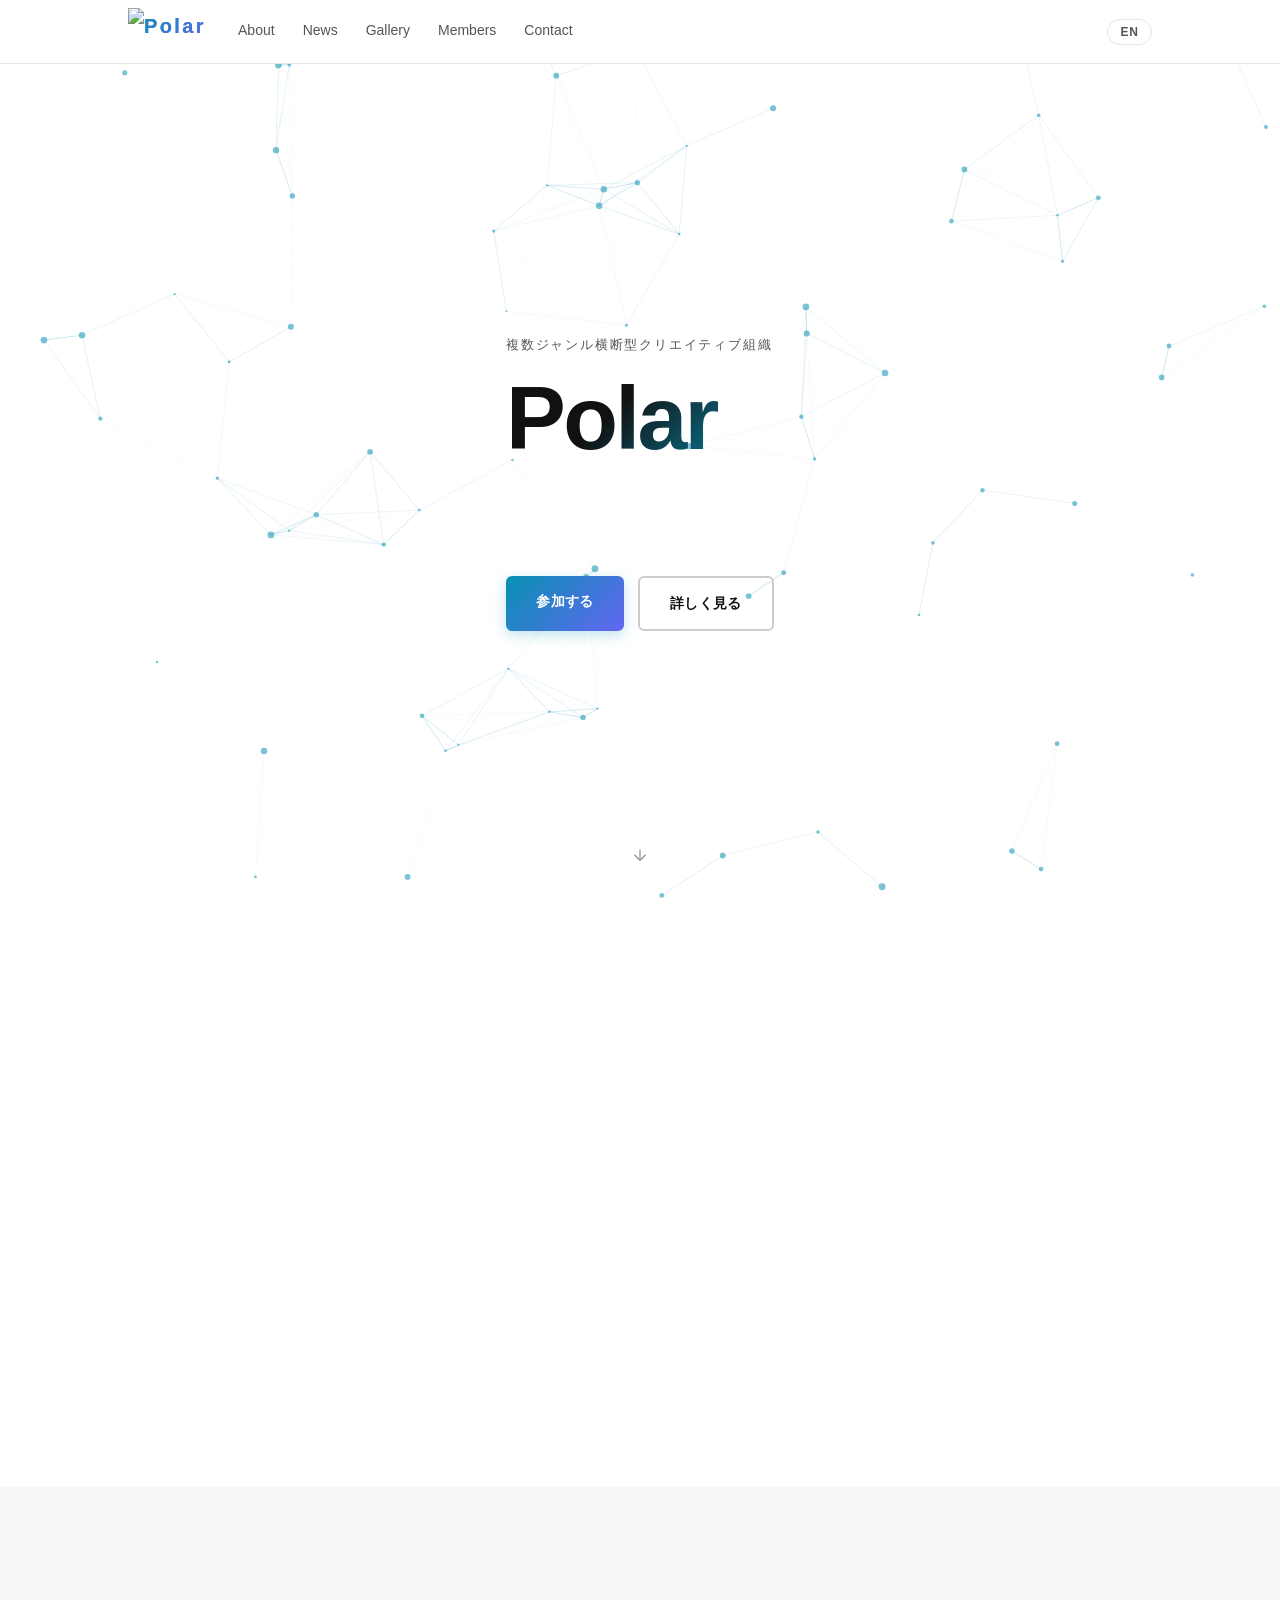
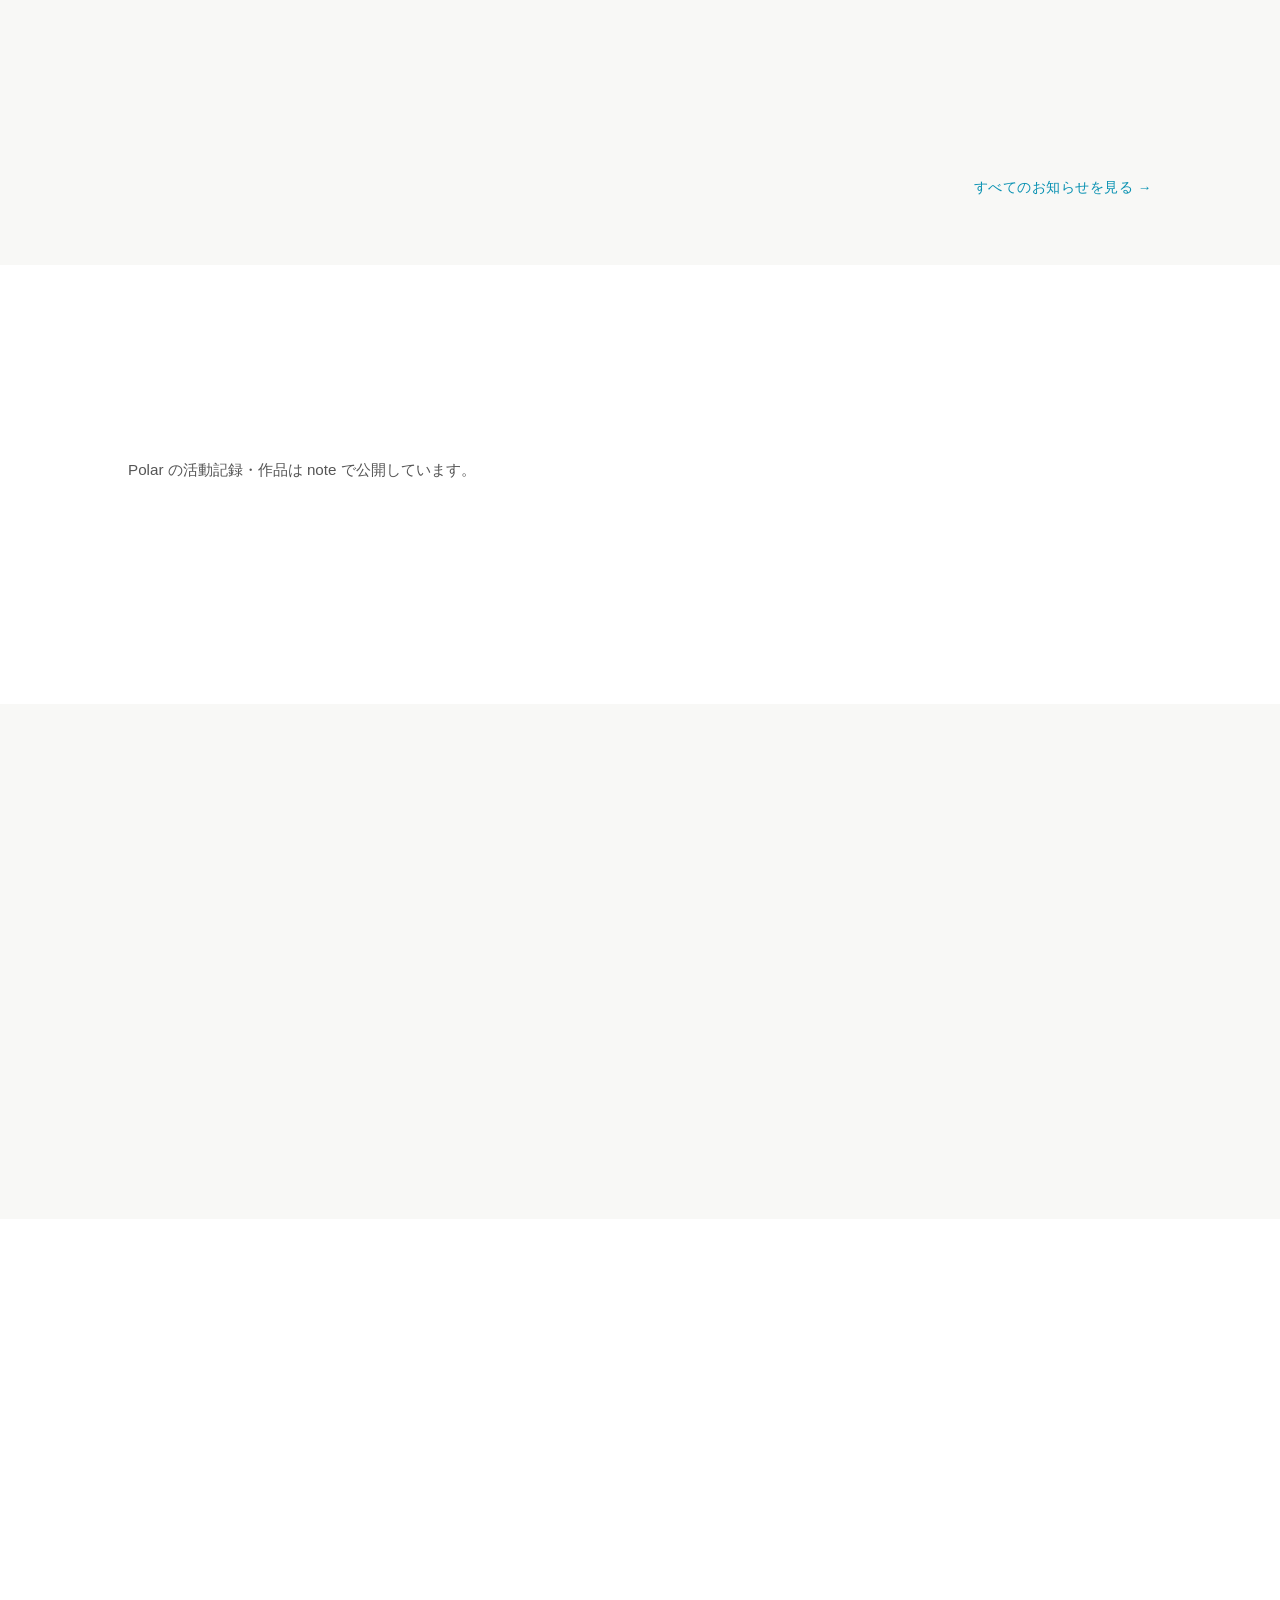
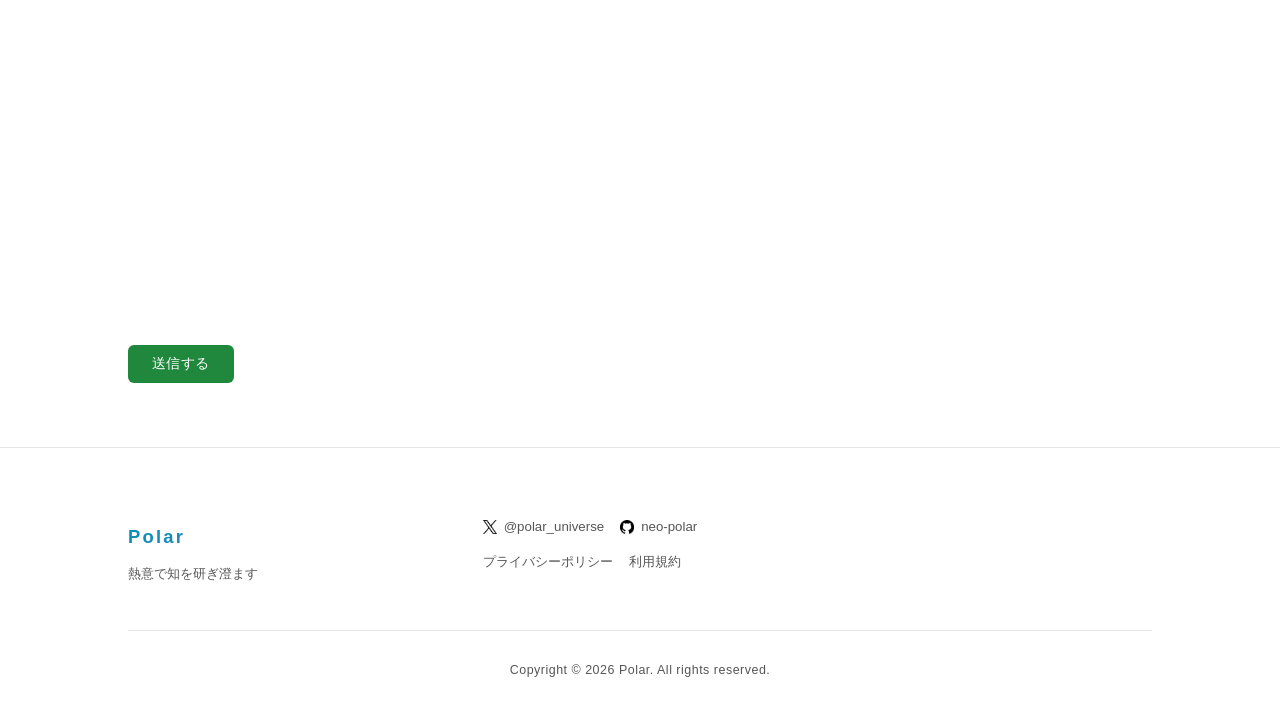
==== commit 7bf78b40: "fix: .note-icon-img" ====
--- a/index.html
+++ b/index.html
@@ -22,6 +22,7 @@
 
   <!-- OG / Twitter Card -->
   <meta property="og:type"        content="website" />
+  <meta property="og:site_name" content="Polar" />
   <meta property="og:title"       content="Polar" />
   <meta property="og:description" content="熱意で知を研ぎ澄ます。複数ジャンル横断型クリエイティブ組織 Polar の公式サイトです。" />
   <meta property="og:url"         content="https://neo-polar.github.io/Polar/" />
@@ -144,7 +145,7 @@
          target="_blank" rel="noopener noreferrer"
          aria-label="note でPolarの活動を見る（外部リンク）">
         <div class="note-card-icon" aria-hidden="true">
-          <img src="images/sns_note_app.png" alt="" width="40" height="40" style="border-radius:8px;display:block;" />
+          <img src="images/sns_note_app.png" alt="" width="40" height="40" class="note-icon-img" />
         </div>
         <div class="note-card-body">
           <p class="note-card-label">note</p>
--- a/css/style.css
+++ b/css/style.css
@@ -273,6 +273,10 @@
 .gallery-item:hover .gallery-placeholder { border-color: rgba(8,145,178,0.2); }
 
 /* note カード */
+.note-icon-img {
+  border-radius: 8px;
+  display: block;
+}
 .gallery-desc {
   font-size: 0.95rem; color: var(--clr-muted); margin-bottom: 28px; line-height: 1.8;
 }
